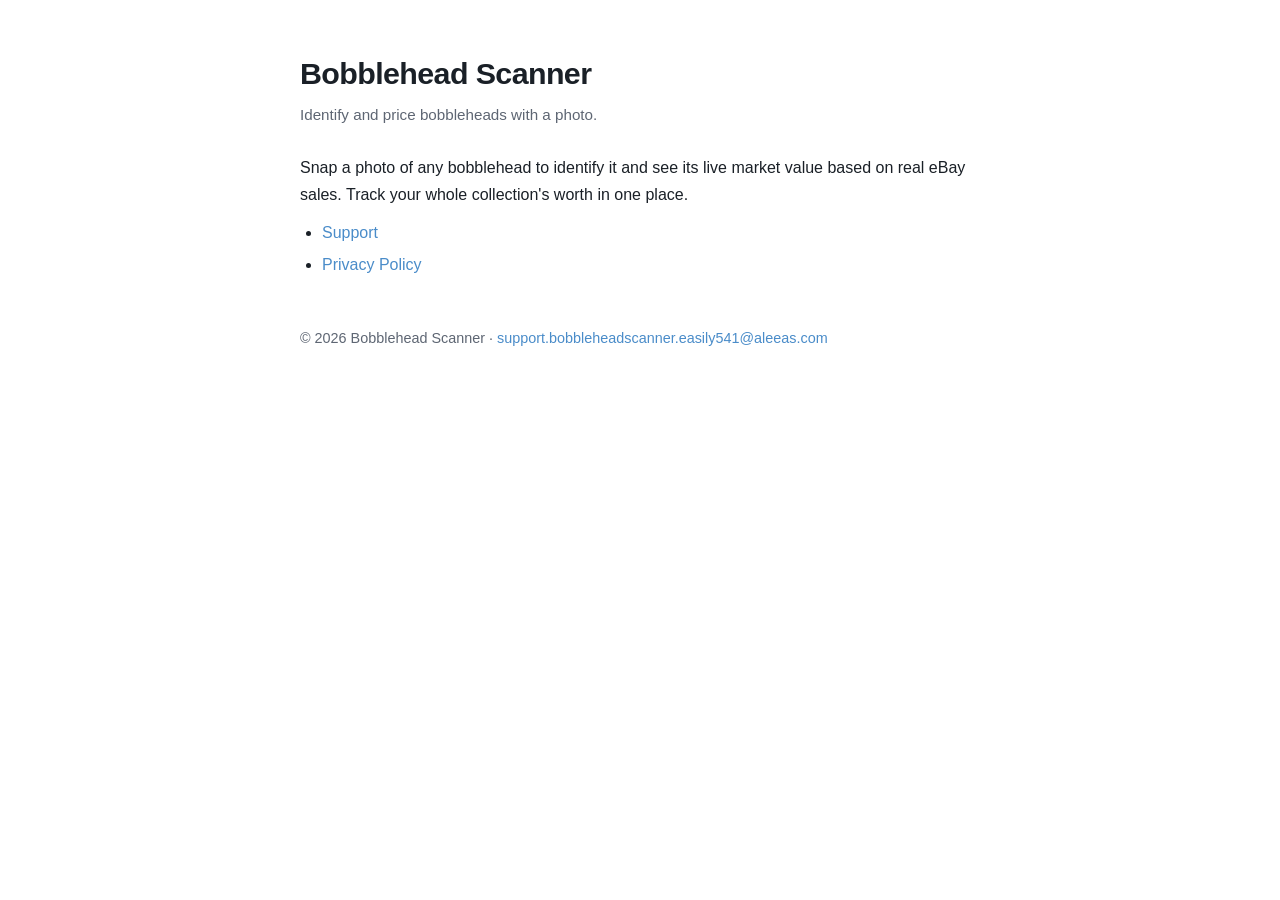
==== index.html @ e5921cdd "Footer: app name instead of personal name Co-Authored-By: Claude Fable 5 <noreply@anthropic.com>" ====
<!doctype html>
<html lang="en">
<head>
<meta charset="utf-8">
<meta name="viewport" content="width=device-width, initial-scale=1">
<title>Bobblehead Scanner</title>
<link rel="stylesheet" href="style.css">
</head>
<body>
<main>
  <h1>Bobblehead Scanner</h1>
  <p class="meta">Identify and price bobbleheads with a photo.</p>
  <p>Snap a photo of any bobblehead to identify it and see its live market value based on real eBay sales. Track your whole collection's worth in one place.</p>
  <ul>
    <li><a href="support.html">Support</a></li>
    <li><a href="privacy.html">Privacy Policy</a></li>
  </ul>
  <footer>© 2026 Bobblehead Scanner · <a href="mailto:support.bobbleheadscanner.easily541@aleeas.com">support.bobbleheadscanner.easily541@aleeas.com</a></footer>
</main>
</body>
</html>
---- style.css ----
:root {
  color-scheme: light dark;
  --bg: #ffffff;
  --text: #1a2027;
  --muted: #5e6673;
  --accent: #4a8cc9;
  --border: #e3e7ec;
}
@media (prefers-color-scheme: dark) {
  :root {
    --bg: #0b0d11;
    --text: #f5f7fa;
    --muted: #9ba3af;
    --accent: #6cace4;
    --border: #20262f;
  }
}
* { margin: 0; padding: 0; box-sizing: border-box; }
body {
  background: var(--bg);
  color: var(--text);
  font-family: -apple-system, BlinkMacSystemFont, "Segoe UI", Roboto, Helvetica, Arial, sans-serif;
  line-height: 1.65;
  padding: 48px 24px 80px;
}
main { max-width: 680px; margin: 0 auto; }
h1 { font-size: 1.9rem; margin-bottom: 4px; letter-spacing: -0.02em; }
h2 { font-size: 1.15rem; margin: 32px 0 8px; letter-spacing: -0.01em; }
p, li { color: var(--text); margin-bottom: 12px; }
ul { padding-left: 22px; margin-bottom: 12px; }
li { margin-bottom: 6px; }
a { color: var(--accent); text-decoration: none; }
a:hover { text-decoration: underline; }
.meta { color: var(--muted); font-size: 0.95rem; margin-bottom: 28px; }
.crumb { display: inline-block; color: var(--muted); font-size: 0.9rem; margin-bottom: 24px; }
hr { border: none; border-top: 1px solid var(--border); margin: 36px 0; }
footer { color: var(--muted); font-size: 0.9rem; margin-top: 48px; }
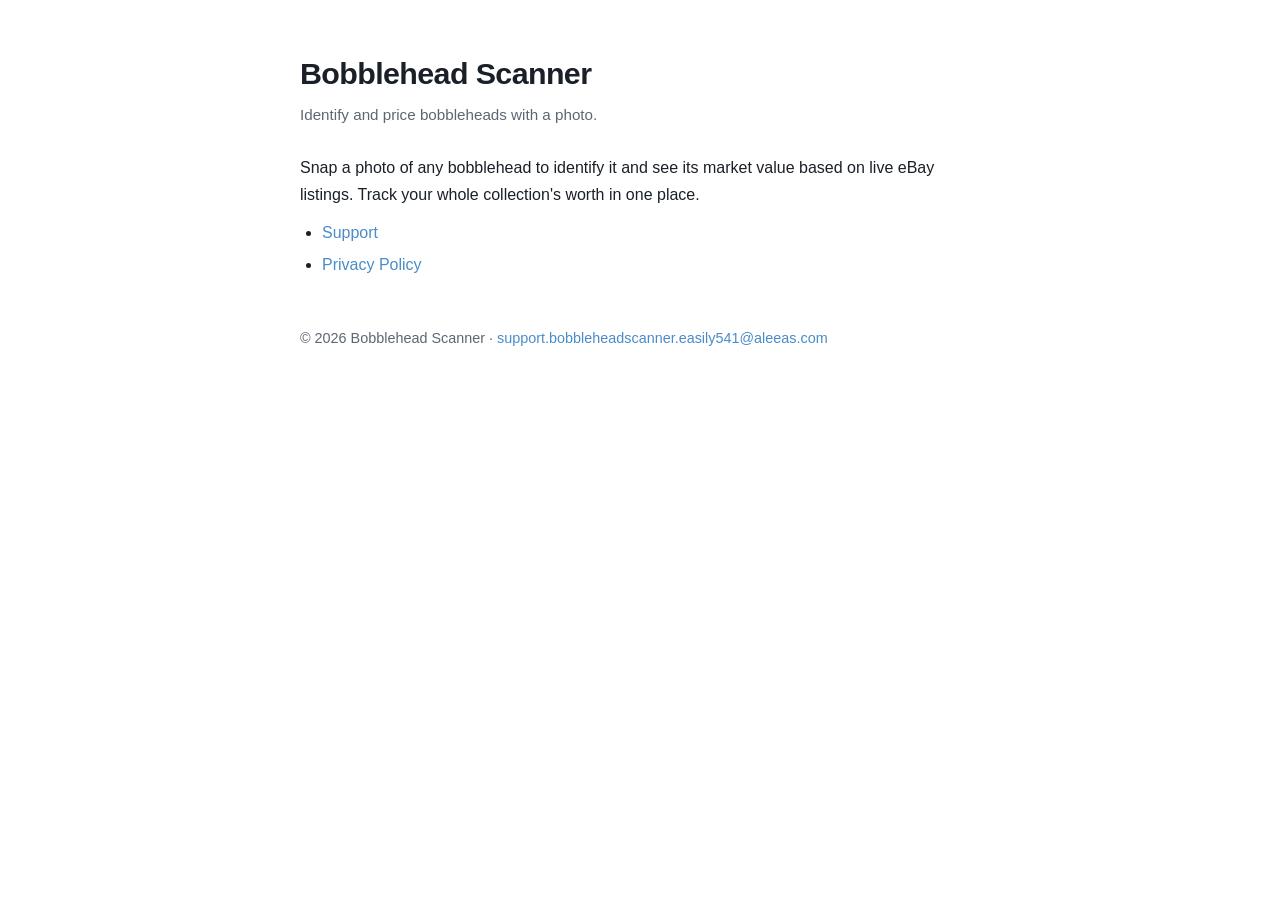
==== commit 1a536c2f: "Site copy: listings not sales Co-Authored-By: Claude Fable 5 <noreply@anthropic.com>" ====
--- a/index.html
+++ b/index.html
@@ -10,7 +10,7 @@
 <main>
   <h1>Bobblehead Scanner</h1>
   <p class="meta">Identify and price bobbleheads with a photo.</p>
-  <p>Snap a photo of any bobblehead to identify it and see its live market value based on real eBay sales. Track your whole collection's worth in one place.</p>
+  <p>Snap a photo of any bobblehead to identify it and see its market value based on live eBay listings. Track your whole collection's worth in one place.</p>
   <ul>
     <li><a href="support.html">Support</a></li>
     <li><a href="privacy.html">Privacy Policy</a></li>
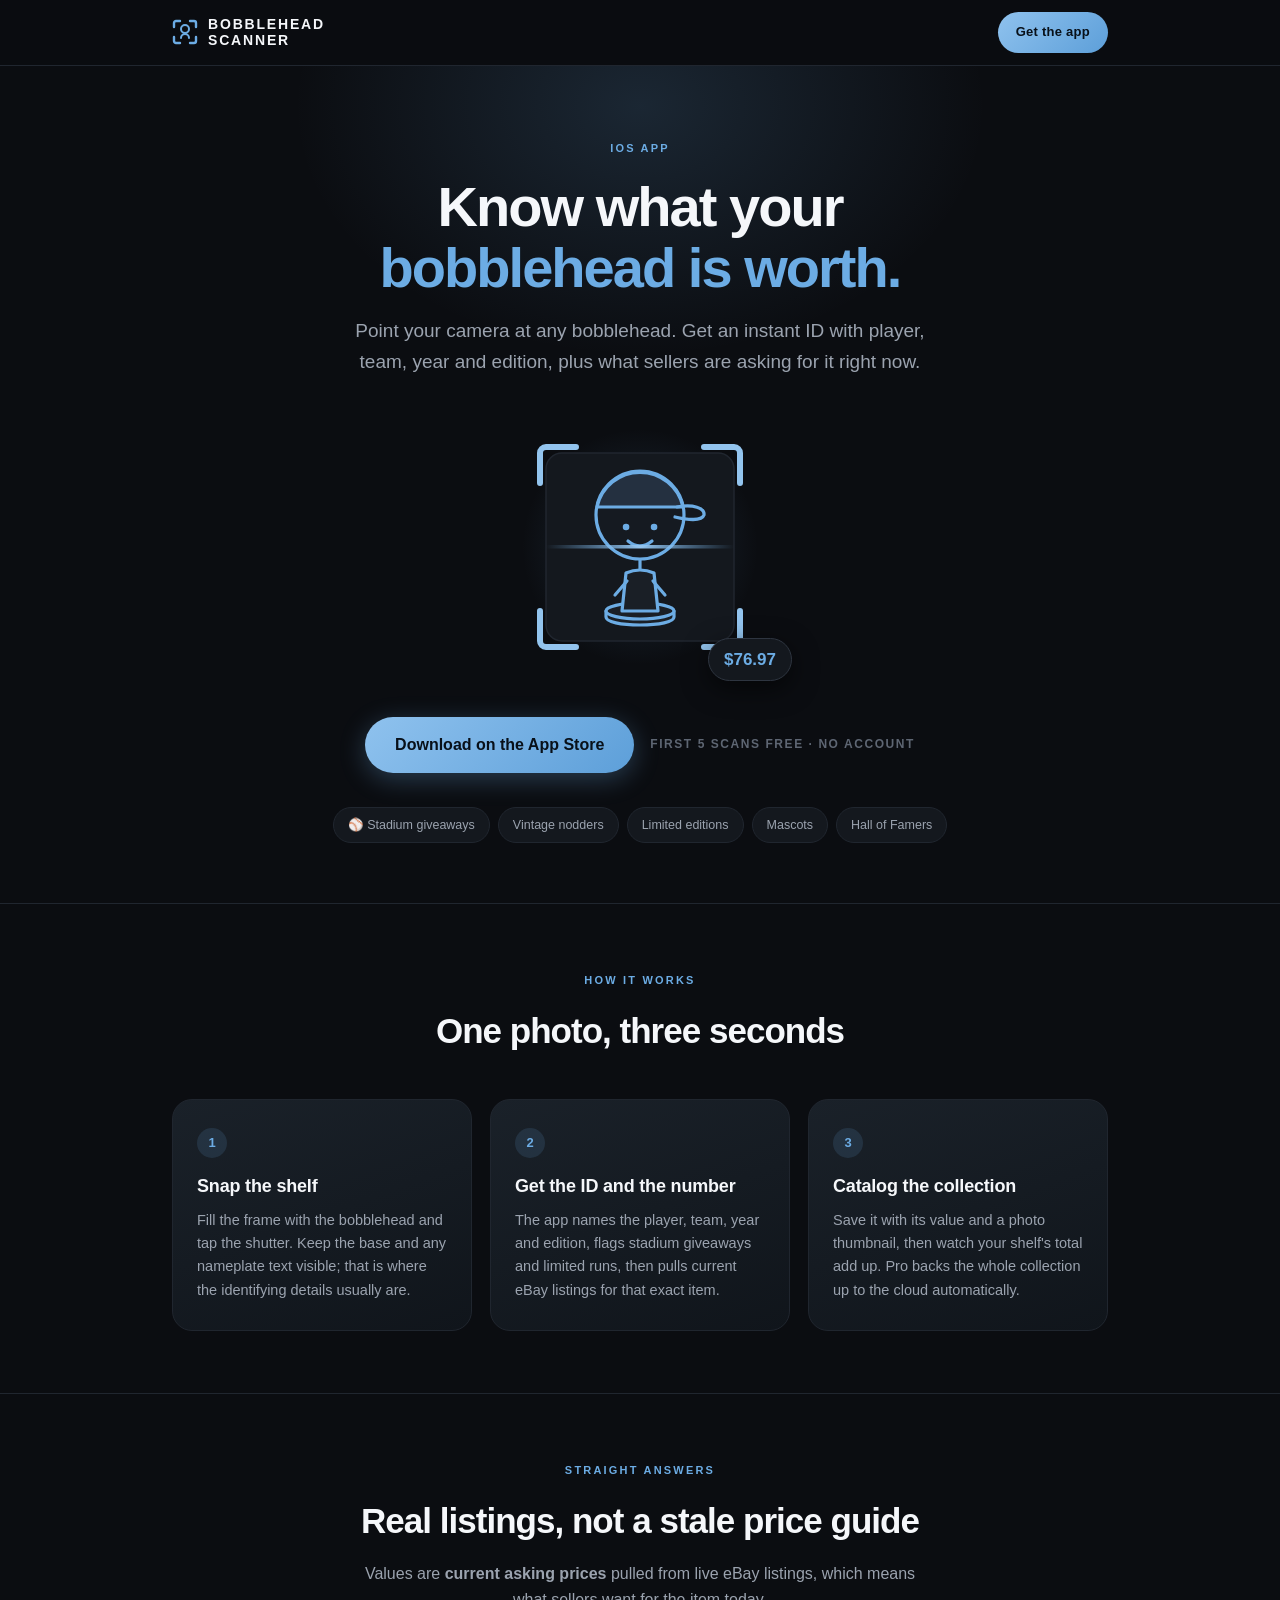
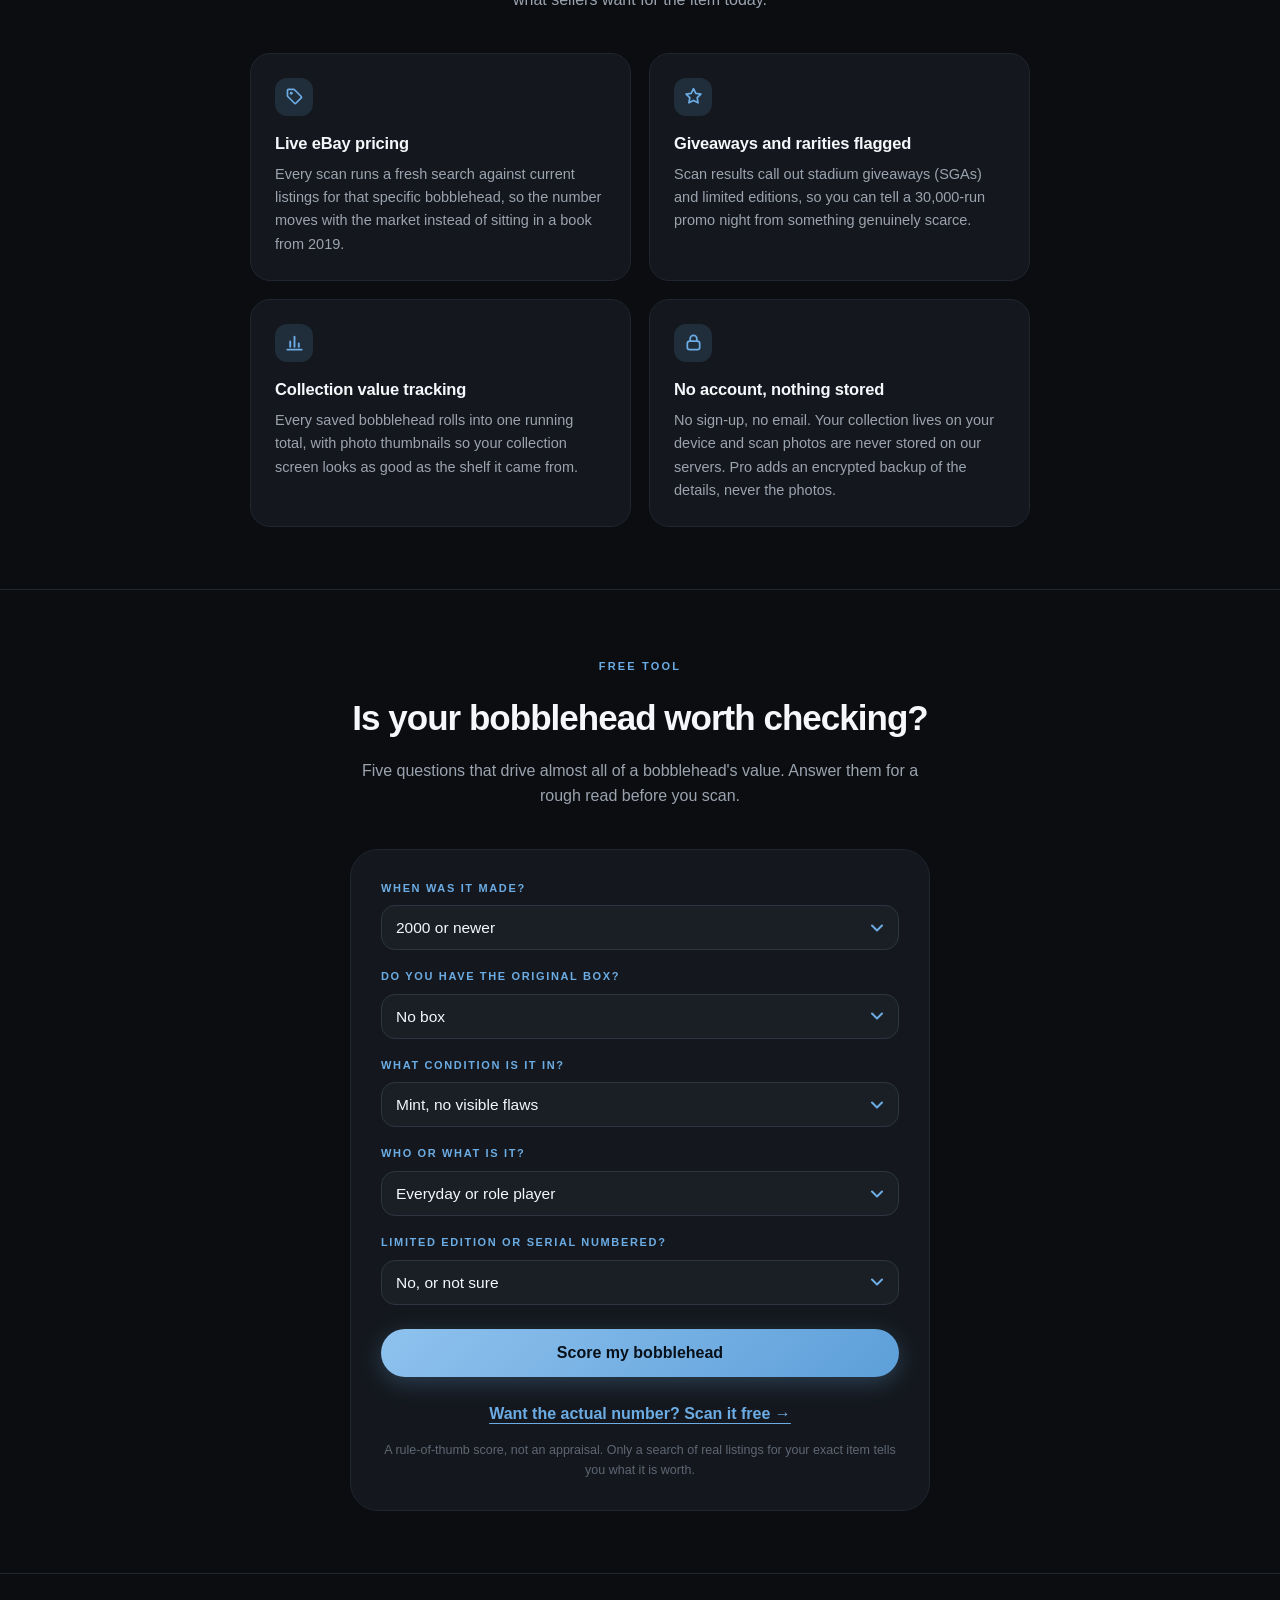
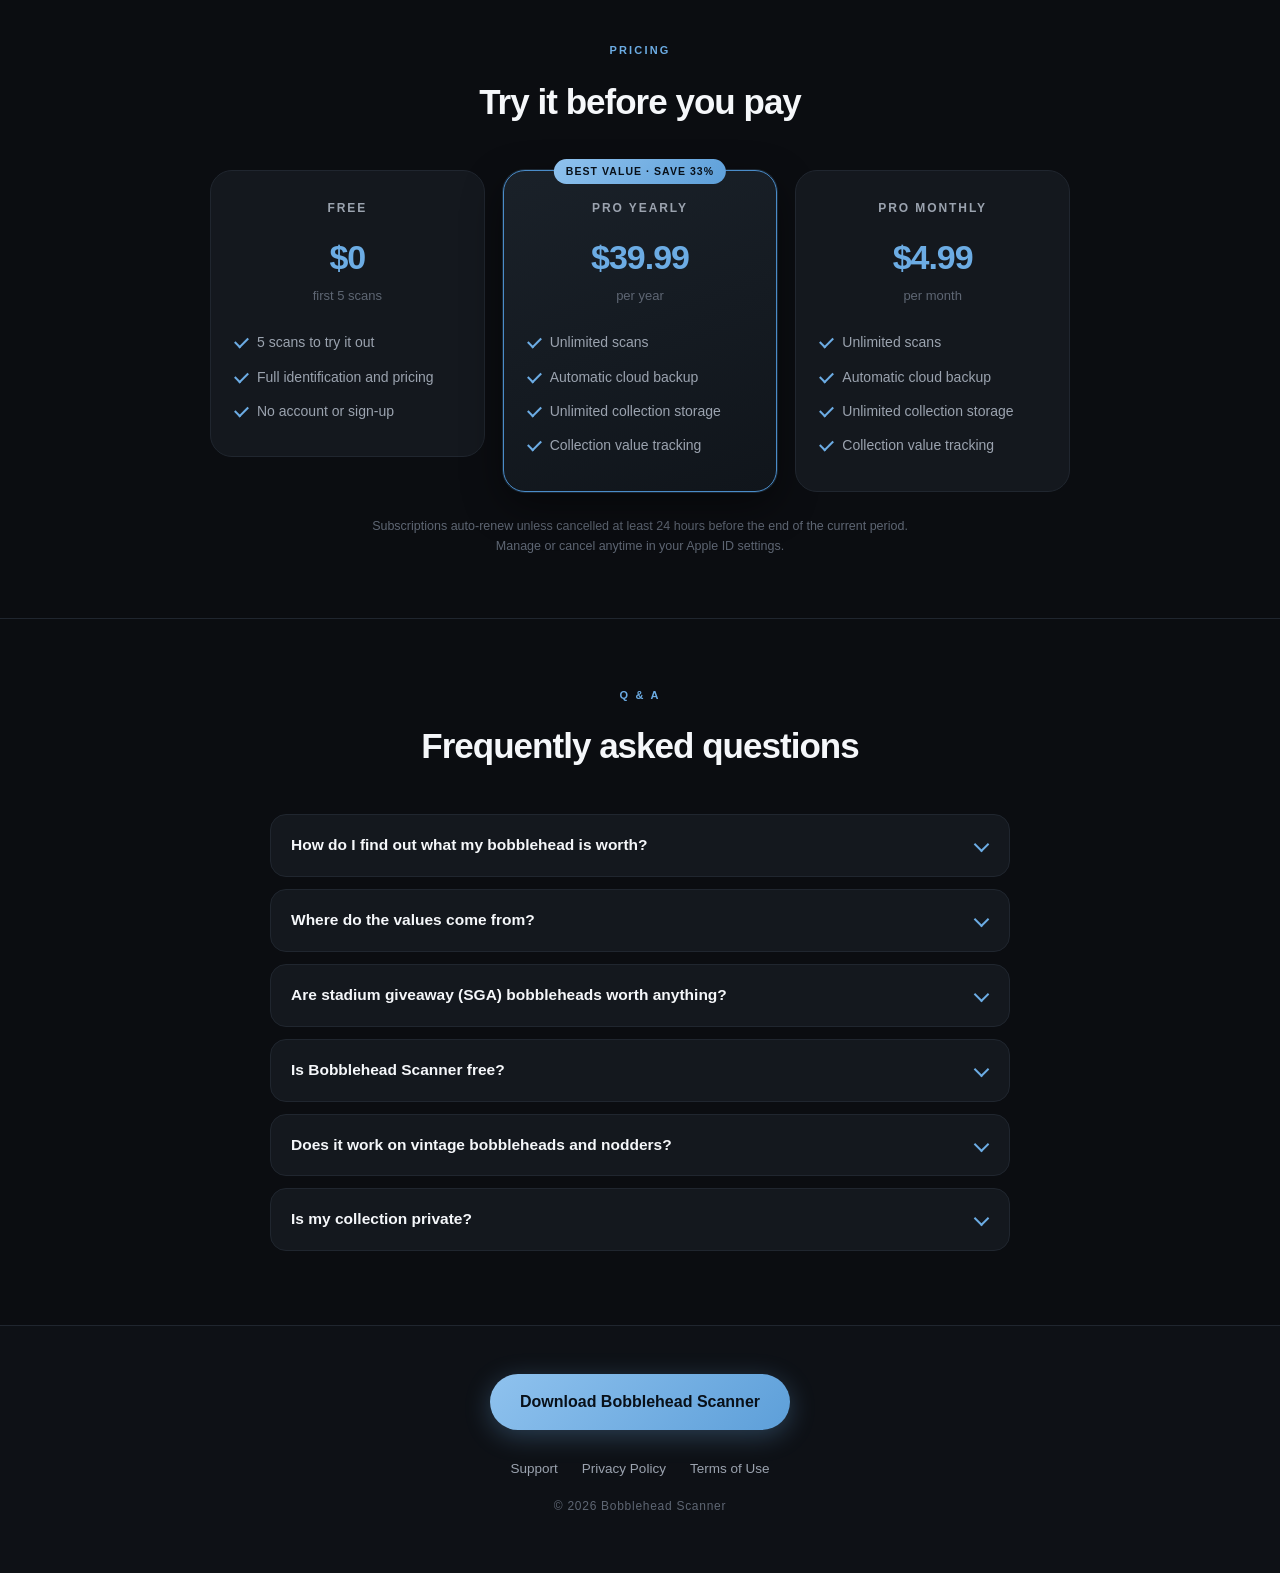
==== commit c4de9eed: "SEO landing page; correct yearly price to $39.99 Replaces the bare index (title + two sentences + tw" ====
--- a/index.html
+++ b/index.html
@@ -1,21 +1,834 @@
-<!doctype html>
+<!DOCTYPE html>
 <html lang="en">
 <head>
-<meta charset="utf-8">
-<meta name="viewport" content="width=device-width, initial-scale=1">
-<title>Bobblehead Scanner</title>
-<link rel="stylesheet" href="style.css">
+<meta charset="UTF-8">
+<meta name="viewport" content="width=device-width, initial-scale=1.0">
+<title>What's My Bobblehead Worth? Scan &amp; Value Any Bobblehead | iOS</title>
+<meta name="description" content="Bobblehead Scanner identifies any bobblehead from one photo and shows what sellers are asking for it right now on eBay. Stadium giveaways, vintage nodders, limited editions. First 5 scans free on iOS.">
+<link rel="canonical" href="https://bchris97.github.io/bobblehead-scanner-site/">
+
+<meta property="og:type" content="website">
+<meta property="og:title" content="What's My Bobblehead Worth? Find out in one photo.">
+<meta property="og:description" content="Snap a photo. Identify the bobblehead. See current asking prices from live eBay listings, and track what your whole shelf is worth.">
+<meta property="og:url" content="https://bchris97.github.io/bobblehead-scanner-site/">
+<meta property="og:site_name" content="Bobblehead Scanner">
+<meta name="twitter:card" content="summary">
+<meta name="twitter:title" content="Bobblehead Scanner: Identify &amp; Value Bobbleheads on iOS">
+<meta name="twitter:description" content="Identify any bobblehead from a photo and see current eBay asking prices. First 5 scans free.">
+<meta name="twitter:url" content="https://bchris97.github.io/bobblehead-scanner-site/">
+<meta name="theme-color" content="#0B0D11">
+
+<script type="application/ld+json">
+{
+  "@context": "https://schema.org",
+  "@type": "SoftwareApplication",
+  "name": "Bobblehead Scanner: Value",
+  "operatingSystem": "iOS",
+  "applicationCategory": "UtilitiesApplication",
+  "description": "Bobblehead Scanner identifies bobbleheads from a single photo and shows their market value based on current asking prices from live eBay listings. Catalog a collection and track its total value.",
+  "url": "https://bchris97.github.io/bobblehead-scanner-site/",
+  "installUrl": "https://apps.apple.com/app/apple-store/id6777501965",
+  "offers": [
+    {
+      "@type": "Offer",
+      "name": "Free",
+      "price": "0",
+      "priceCurrency": "USD",
+      "description": "First 5 bobblehead scans free, no account required"
+    },
+    {
+      "@type": "Offer",
+      "name": "Bobblehead Scanner Pro Yearly",
+      "price": "39.99",
+      "priceCurrency": "USD",
+      "description": "Unlimited scans, cloud backup, unlimited collection storage, collection value tracking"
+    },
+    {
+      "@type": "Offer",
+      "name": "Bobblehead Scanner Pro Monthly",
+      "price": "4.99",
+      "priceCurrency": "USD",
+      "description": "Unlimited scans, cloud backup, unlimited collection storage, collection value tracking"
+    }
+  ]
+}
+</script>
+<script type="application/ld+json">
+{
+  "@context": "https://schema.org",
+  "@type": "FAQPage",
+  "mainEntity": [
+    {
+      "@type": "Question",
+      "name": "How do I find out what my bobblehead is worth?",
+      "acceptedAnswer": {
+        "@type": "Answer",
+        "text": "Take a photo of it with Bobblehead Scanner. The app identifies the player, team, year and edition, then searches live eBay listings for that exact item and shows you the range sellers are currently asking."
+      }
+    },
+    {
+      "@type": "Question",
+      "name": "Where do the values come from?",
+      "acceptedAnswer": {
+        "@type": "Answer",
+        "text": "Values come from current eBay listings, which means they reflect asking prices rather than completed sales. They are a live read on what sellers want for the item today, not an appraisal."
+      }
+    },
+    {
+      "@type": "Question",
+      "name": "Are stadium giveaway (SGA) bobbleheads worth anything?",
+      "acceptedAnswer": {
+        "@type": "Answer",
+        "text": "Most are not, because teams typically hand out 15,000 to 40,000 of them in a single night. The exceptions are the ones that matter: early giveaways, Hall of Fame players, short-run promotions, and anything still sealed in the original box. Bobblehead Scanner flags a scan as a stadium giveaway so you know which category you are in."
+      }
+    },
+    {
+      "@type": "Question",
+      "name": "Is Bobblehead Scanner free?",
+      "acceptedAnswer": {
+        "@type": "Answer",
+        "text": "Your first 5 scans are free, with no account and no sign-up. Bobblehead Scanner Pro unlocks unlimited scans, unlimited collection storage, collection value tracking, and automatic cloud backup for $4.99 per month or $39.99 per year."
+      }
+    },
+    {
+      "@type": "Question",
+      "name": "Does it work on vintage bobbleheads and nodders?",
+      "acceptedAnswer": {
+        "@type": "Answer",
+        "text": "Yes. Vintage papier-mache nodders, modern stadium giveaways, mascots and limited editions all scan the same way. Older and rarer pieces are harder to identify confidently, so photograph the base and any nameplate text clearly for the best result."
+      }
+    },
+    {
+      "@type": "Question",
+      "name": "Is my collection private?",
+      "acceptedAnswer": {
+        "@type": "Answer",
+        "text": "There is no account and no sign-up. Your collection and its photos live on your device. Scan photos are sent over an encrypted connection only to identify the item and are never stored on our servers. Pro subscribers get an encrypted cloud backup of their collection details, which never includes photos."
+      }
+    }
+  ]
+}
+</script>
+
+<style>
+  /* Palette lifted from the app: bobblehead-app/src/components/theme.js */
+  :root {
+    --bg: #0B0D11;
+    --bg-card: #14181E;
+    --bg-subtle: #1A1F26;
+    --bg-tab: #0E1116;
+    --accent: #6CACE4;
+    --accent-light: #93C4EE;
+    --accent-deep: #4A8CC9;
+    --accent-muted: rgba(108, 172, 228, 0.14);
+    --ink: #F5F7FA;
+    --ink-2: #9BA3AF;
+    --ink-mute: #5E6673;
+    --ink-inverse: #081019;
+    --border: #20262F;
+    --border-strong: #2E3540;
+    --success: #4ADE80;
+    --warning: #FBBF24;
+    --error: #F87171;
+    --grad-accent: linear-gradient(135deg, #8FC2EE 0%, #5D9FD9 100%);
+    --grad-hero: linear-gradient(160deg, #1A2129 0%, #10151B 100%);
+    --font: -apple-system, BlinkMacSystemFont, "Segoe UI", Roboto, Helvetica, Arial, sans-serif;
+  }
+
+  * { margin: 0; padding: 0; box-sizing: border-box; }
+  html { scroll-behavior: smooth; }
+  @media (prefers-reduced-motion: reduce) {
+    html { scroll-behavior: auto; }
+    *, *::before, *::after { animation: none !important; transition: none !important; }
+  }
+  body {
+    background: var(--bg);
+    color: var(--ink);
+    font-family: var(--font);
+    line-height: 1.6;
+    -webkit-font-smoothing: antialiased;
+    overflow-x: hidden;
+  }
+  a:focus-visible, button:focus-visible, select:focus-visible, summary:focus-visible {
+    outline: 3px solid var(--accent-light);
+    outline-offset: 3px;
+    border-radius: 6px;
+  }
+  .wrap { max-width: 980px; margin: 0 auto; padding: 0 22px; }
+
+  /* ── Section eyebrow: mirrors the app's uppercase tracked labels ── */
+  .eyebrow {
+    font-size: 11px;
+    font-weight: 700;
+    letter-spacing: 0.2em;
+    text-transform: uppercase;
+    color: var(--accent);
+    display: inline-block;
+  }
+
+  /* ── Nav ── */
+  nav {
+    position: sticky; top: 0; z-index: 60;
+    background: rgba(11, 13, 17, 0.86);
+    backdrop-filter: blur(12px);
+    -webkit-backdrop-filter: blur(12px);
+    border-bottom: 1px solid var(--border);
+  }
+  .nav-inner {
+    display: flex; align-items: center; justify-content: space-between;
+    gap: 14px; padding: 12px 22px; max-width: 980px; margin: 0 auto;
+  }
+  .brand {
+    display: flex; align-items: center; gap: 10px;
+    color: var(--ink); text-decoration: none;
+    font-size: 14px; font-weight: 800; letter-spacing: 0.13em; text-transform: uppercase;
+    line-height: 1.15;
+  }
+  .brand svg { flex: none; }
+  .nav-cta {
+    background: var(--grad-accent); color: var(--ink-inverse); text-decoration: none;
+    font-size: 13px; font-weight: 800; letter-spacing: 0.02em;
+    padding: 10px 18px; border-radius: 999px; white-space: nowrap;
+    transition: filter 0.15s ease, transform 0.15s ease;
+  }
+  .nav-cta:hover { filter: brightness(1.08); transform: translateY(-1px); }
+  @media (max-width: 420px) { .brand { font-size: 12px; } }
+
+  /* ── Hero ── */
+  header.hero { position: relative; padding: 68px 0 60px; text-align: center; overflow: hidden; }
+  header.hero::before {
+    content: ""; position: absolute; top: -220px; left: 50%; transform: translateX(-50%);
+    width: 720px; height: 520px; pointer-events: none;
+    background: radial-gradient(ellipse at center, rgba(108, 172, 228, 0.16) 0%, rgba(108, 172, 228, 0) 68%);
+  }
+  header.hero > .wrap { position: relative; }
+  .hero h1 {
+    font-size: clamp(32px, 6vw, 56px);
+    font-weight: 800; letter-spacing: -0.035em; line-height: 1.08;
+    max-width: 740px; margin: 18px auto 18px;
+  }
+  .hero h1 em { font-style: normal; color: var(--accent); }
+  .hero .lede {
+    color: var(--ink-2); font-size: clamp(16px, 2.2vw, 19px);
+    max-width: 600px; margin: 0 auto 30px;
+  }
+
+  /* Hero scan frame — the app icon's bracket motif, animated */
+  .scanner { width: min(280px, 78vw); margin: 0 auto 30px; position: relative; }
+  .scanner svg { display: block; width: 100%; height: auto; }
+  .scan-sweep { animation: sweep 3.4s cubic-bezier(0.45, 0, 0.55, 1) infinite; }
+  @keyframes sweep {
+    0%, 100% { transform: translateY(-58px); opacity: 0.25; }
+    50%      { transform: translateY(58px);  opacity: 1; }
+  }
+  .bracket { animation: pulse-bracket 3.4s ease-in-out infinite; }
+  @keyframes pulse-bracket {
+    0%, 100% { opacity: 0.55; }
+    50%      { opacity: 1; }
+  }
+  /* The head rocks on the neck, because of course it does. */
+  .bobble {
+    transform-box: view-box;
+    transform-origin: 140px 155px;
+    animation: bobble 3.4s ease-in-out infinite;
+  }
+  @keyframes bobble {
+    0%, 100% { transform: rotate(-4.5deg); }
+    50%      { transform: rotate(4.5deg); }
+  }
+  .price-pop {
+    position: absolute; right: -12px; bottom: 6px;
+    background: var(--bg-card); border: 1px solid var(--border-strong);
+    border-radius: 999px; padding: 7px 15px;
+    font-size: 17px; font-weight: 800; color: var(--accent);
+    box-shadow: 0 8px 26px rgba(0, 0, 0, 0.55);
+    animation: pop 3.4s ease-in-out infinite;
+  }
+  @keyframes pop {
+    0%, 42%   { opacity: 0; transform: scale(0.86) translateY(6px); }
+    58%, 92%  { opacity: 1; transform: scale(1) translateY(0); }
+    100%      { opacity: 0; transform: scale(0.96) translateY(0); }
+  }
+
+  .cta-row { display: flex; gap: 16px; justify-content: center; align-items: center; flex-wrap: wrap; }
+  .btn-primary {
+    background: var(--grad-accent); color: var(--ink-inverse); text-decoration: none;
+    font-weight: 800; font-size: 16px; padding: 15px 30px; border-radius: 999px;
+    box-shadow: 0 6px 26px rgba(108, 172, 228, 0.3);
+    transition: filter 0.15s ease, transform 0.15s ease, box-shadow 0.15s ease;
+  }
+  .btn-primary:hover {
+    filter: brightness(1.07); transform: translateY(-2px);
+    box-shadow: 0 10px 32px rgba(108, 172, 228, 0.4);
+  }
+  .free-note {
+    font-size: 12px; font-weight: 700; letter-spacing: 0.13em;
+    text-transform: uppercase; color: var(--ink-mute);
+  }
+
+  .chips { display: flex; flex-wrap: wrap; gap: 8px; justify-content: center; margin-top: 34px; }
+  .chip {
+    font-size: 12.5px; color: var(--ink-2);
+    border: 1px solid var(--border); background: var(--bg-card);
+    padding: 7px 14px; border-radius: 999px;
+  }
+
+  /* ── Sections ── */
+  section { padding: 62px 0; border-top: 1px solid var(--border); }
+  .sec-head { text-align: center; margin-bottom: 40px; }
+  .sec-head h2 {
+    font-size: clamp(25px, 3.8vw, 35px); font-weight: 800;
+    letter-spacing: -0.028em; margin-top: 12px;
+  }
+  .sec-head p { color: var(--ink-2); max-width: 580px; margin: 12px auto 0; }
+
+  /* Steps */
+  .steps { display: grid; grid-template-columns: repeat(3, 1fr); gap: 18px; }
+  .step {
+    background: var(--grad-hero); border: 1px solid var(--border);
+    border-radius: 20px; padding: 28px 24px;
+  }
+  .step .num {
+    display: inline-flex; align-items: center; justify-content: center;
+    width: 30px; height: 30px; border-radius: 999px;
+    background: var(--accent-muted); color: var(--accent);
+    font-size: 13px; font-weight: 800; margin-bottom: 14px;
+  }
+  .step h3 { font-size: 18px; letter-spacing: -0.01em; margin-bottom: 8px; }
+  .step p { color: var(--ink-2); font-size: 14.5px; }
+  @media (max-width: 760px) { .steps { grid-template-columns: 1fr; } }
+
+  /* Facts */
+  .facts { display: grid; grid-template-columns: repeat(2, 1fr); gap: 18px; max-width: 780px; margin: 0 auto; }
+  .fact {
+    background: var(--bg-card); border: 1px solid var(--border);
+    border-radius: 20px; padding: 24px;
+  }
+  .fact .ico {
+    width: 38px; height: 38px; border-radius: 12px;
+    background: var(--accent-muted); display: flex; align-items: center; justify-content: center;
+    margin-bottom: 14px;
+  }
+  .fact h3 { font-size: 16.5px; margin-bottom: 7px; letter-spacing: -0.01em; }
+  .fact p { color: var(--ink-2); font-size: 14.5px; }
+  @media (max-width: 660px) { .facts { grid-template-columns: 1fr; } }
+
+  /* ── Scorecard tool ── */
+  .card-tool {
+    max-width: 580px; margin: 0 auto;
+    background: var(--bg-card); border: 1px solid var(--border);
+    border-radius: 28px; padding: 30px;
+  }
+  .field { margin-bottom: 18px; }
+  .field label {
+    display: block; font-size: 11px; font-weight: 700; letter-spacing: 0.15em;
+    text-transform: uppercase; color: var(--accent); margin-bottom: 8px;
+  }
+  .field select {
+    width: 100%; background: var(--bg-subtle); border: 1px solid var(--border-strong);
+    color: var(--ink); font-size: 15.5px; font-family: var(--font);
+    padding: 13px 14px; border-radius: 14px; appearance: none;
+    background-image: url("data:image/svg+xml;charset=utf-8,%3Csvg xmlns='http://www.w3.org/2000/svg' width='12' height='8' viewBox='0 0 12 8' fill='none'%3E%3Cpath d='M1 1.5L6 6.5L11 1.5' stroke='%236CACE4' stroke-width='2' stroke-linecap='round' stroke-linejoin='round'/%3E%3C/svg%3E");
+    background-repeat: no-repeat; background-position: right 15px center;
+    padding-right: 40px; cursor: pointer;
+  }
+  .card-tool button[type="submit"] {
+    width: 100%; background: var(--grad-accent); color: var(--ink-inverse);
+    border: none; font-family: var(--font); font-weight: 800; font-size: 16px;
+    padding: 15px; border-radius: 999px; cursor: pointer; margin-top: 6px;
+    box-shadow: 0 6px 22px rgba(108, 172, 228, 0.26);
+    transition: filter 0.15s ease;
+  }
+  .card-tool button[type="submit"]:hover { filter: brightness(1.07); }
+
+  /* Result card — deliberately mirrors the app's "collection value" card */
+  .result { margin-top: 24px; }
+  .result-card {
+    background: var(--grad-hero); border: 1px solid var(--border-strong);
+    border-radius: 20px; padding: 26px 22px; text-align: center;
+    animation: rise 0.34s cubic-bezier(0.2, 0.9, 0.3, 1) both;
+  }
+  @keyframes rise {
+    from { opacity: 0; transform: translateY(10px); }
+    to   { opacity: 1; transform: translateY(0); }
+  }
+  .result-card .r-label {
+    font-size: 11px; font-weight: 700; letter-spacing: 0.2em;
+    text-transform: uppercase; color: var(--ink-2);
+  }
+  .result-card .r-tier {
+    font-size: clamp(26px, 5vw, 34px); font-weight: 800;
+    letter-spacing: -0.03em; margin: 8px 0 4px;
+  }
+  .r-tier.high { color: var(--success); }
+  .r-tier.mid  { color: var(--accent); }
+  .r-tier.low  { color: var(--warning); }
+  .meter {
+    height: 8px; border-radius: 999px; background: var(--bg);
+    overflow: hidden; margin: 18px 0 14px; border: 1px solid var(--border);
+  }
+  .meter span {
+    display: block; height: 100%; border-radius: 999px;
+    transition: width 0.6s cubic-bezier(0.2, 0.9, 0.3, 1);
+  }
+  .meter span.high { background: linear-gradient(90deg, #34B96A, var(--success)); }
+  .meter span.mid  { background: var(--grad-accent); }
+  .meter span.low  { background: linear-gradient(90deg, #C98A14, var(--warning)); }
+  .result-card .r-detail { color: var(--ink-2); font-size: 14.5px; text-align: left; }
+  .result-card .r-detail strong { color: var(--ink); font-weight: 700; }
+  .tool-cta { text-align: center; margin-top: 20px; }
+  .tool-cta a {
+    color: var(--accent); font-weight: 700; text-decoration: underline;
+    text-underline-offset: 4px;
+  }
+  .tool-cta a:hover { color: var(--accent-light); }
+  .tool-note { font-size: 12.5px; color: var(--ink-mute); text-align: center; margin-top: 14px; }
+
+  /* ── Pricing ── */
+  .plans { display: grid; grid-template-columns: repeat(3, 1fr); gap: 18px; max-width: 860px; margin: 0 auto; align-items: start; }
+  .plan {
+    background: var(--bg-card); border: 1px solid var(--border);
+    border-radius: 22px; padding: 28px 22px; text-align: center; position: relative;
+  }
+  .plan.best {
+    border-color: var(--accent-deep);
+    background: var(--grad-hero);
+    box-shadow: 0 0 0 1px rgba(108, 172, 228, 0.18), 0 14px 40px rgba(0, 0, 0, 0.45);
+  }
+  .plan .badge {
+    position: absolute; top: -12px; left: 50%; transform: translateX(-50%);
+    background: var(--grad-accent); color: var(--ink-inverse);
+    font-size: 10.5px; font-weight: 800; letter-spacing: 0.1em; text-transform: uppercase;
+    padding: 4px 12px; border-radius: 999px; white-space: nowrap;
+  }
+  .plan h3 {
+    font-size: 12px; font-weight: 700; letter-spacing: 0.16em;
+    text-transform: uppercase; color: var(--ink-2);
+  }
+  .plan .price { font-size: 34px; font-weight: 800; color: var(--accent); margin: 12px 0 2px; letter-spacing: -0.03em; }
+  .plan .per { color: var(--ink-mute); font-size: 13px; }
+  .plan ul { list-style: none; margin-top: 18px; text-align: left; }
+  .plan li {
+    color: var(--ink-2); font-size: 14px; padding: 6px 0 6px 24px; position: relative;
+  }
+  .plan li::before {
+    content: ""; position: absolute; left: 2px; top: 12px;
+    width: 11px; height: 6px; border-left: 2px solid var(--accent);
+    border-bottom: 2px solid var(--accent); transform: rotate(-45deg);
+  }
+  @media (max-width: 760px) { .plans { grid-template-columns: 1fr; } }
+  .pricing-legal { text-align: center; color: var(--ink-mute); font-size: 12.5px; margin-top: 24px; max-width: 560px; margin-left: auto; margin-right: auto; }
+
+  /* ── FAQ ── */
+  .faq { max-width: 740px; margin: 0 auto; }
+  .faq details {
+    border: 1px solid var(--border); background: var(--bg-card);
+    border-radius: 16px; margin-bottom: 12px;
+  }
+  .faq details[open] { border-color: var(--border-strong); }
+  .faq summary {
+    cursor: pointer; padding: 18px 52px 18px 20px; font-weight: 700; font-size: 15.5px;
+    list-style: none; position: relative;
+  }
+  .faq summary::-webkit-details-marker { display: none; }
+  .faq summary::after {
+    content: ""; position: absolute; right: 22px; top: 24px;
+    width: 9px; height: 9px;
+    border-right: 2px solid var(--accent); border-bottom: 2px solid var(--accent);
+    transform: rotate(45deg); transition: transform 0.2s ease;
+  }
+  .faq details[open] summary::after { transform: rotate(-135deg); top: 27px; }
+  .faq .a { padding: 0 20px 18px; color: var(--ink-2); font-size: 14.5px; }
+
+  /* ── Footer ── */
+  footer {
+    border-top: 1px solid var(--border); background: var(--bg-tab);
+    padding: 48px 0 56px; text-align: center;
+  }
+  footer .cta-row { margin-bottom: 28px; }
+  .foot-links { display: flex; gap: 24px; justify-content: center; flex-wrap: wrap; margin-bottom: 18px; }
+  .foot-links a { color: var(--ink-2); font-size: 13.5px; text-decoration: none; }
+  .foot-links a:hover { color: var(--accent); text-decoration: underline; }
+  .copyright { font-size: 12px; color: var(--ink-mute); letter-spacing: 0.06em; }
+</style>
 </head>
 <body>
-<main>
-  <h1>Bobblehead Scanner</h1>
-  <p class="meta">Identify and price bobbleheads with a photo.</p>
-  <p>Snap a photo of any bobblehead to identify it and see its market value based on live eBay listings. Track your whole collection's worth in one place.</p>
-  <ul>
-    <li><a href="support.html">Support</a></li>
-    <li><a href="privacy.html">Privacy Policy</a></li>
-  </ul>
-  <footer>© 2026 Bobblehead Scanner · <a href="mailto:support.bobbleheadscanner.easily541@aleeas.com">support.bobbleheadscanner.easily541@aleeas.com</a></footer>
-</main>
+
+<nav aria-label="Main">
+  <div class="nav-inner">
+    <a class="brand" href="#top" aria-label="Bobblehead Scanner home">
+      <svg width="26" height="26" viewBox="0 0 26 26" fill="none" aria-hidden="true">
+        <path d="M2 8V4a2 2 0 0 1 2-2h4M18 2h4a2 2 0 0 1 2 2v4M24 18v4a2 2 0 0 1-2 2h-4M8 24H4a2 2 0 0 1-2-2v-4"
+              stroke="#6CACE4" stroke-width="2.4" stroke-linecap="round"/>
+        <circle cx="13" cy="10" r="4" stroke="#6CACE4" stroke-width="2"/>
+        <path d="M9 19c0-2.2 1.8-4 4-4s4 1.8 4 4" stroke="#6CACE4" stroke-width="2" stroke-linecap="round"/>
+      </svg>
+      Bobblehead<br>Scanner
+    </a>
+    <a class="nav-cta" href="https://apps.apple.com/app/apple-store/id6777501965?ct=web_nav&amp;mt=8">Get the app</a>
+  </div>
+</nav>
+
+<header class="hero" id="top">
+  <div class="wrap">
+    <span class="eyebrow">iOS App</span>
+    <h1>Know what your<br><em>bobblehead is worth.</em></h1>
+    <p class="lede">Point your camera at any bobblehead. Get an instant ID with player, team, year and edition, plus what sellers are asking for it right now.</p>
+
+    <div class="scanner" role="img" aria-label="A bobblehead being scanned inside a camera frame, resolving to a price">
+      <svg viewBox="0 0 280 280" fill="none" aria-hidden="true">
+        <defs>
+          <clipPath id="frameClip"><rect x="46" y="46" width="188" height="188" rx="16"/></clipPath>
+          <linearGradient id="sweepGrad" x1="0" y1="0" x2="1" y2="0">
+            <stop offset="0" stop-color="#6CACE4" stop-opacity="0"/>
+            <stop offset="0.5" stop-color="#93C4EE"/>
+            <stop offset="1" stop-color="#6CACE4" stop-opacity="0"/>
+          </linearGradient>
+          <radialGradient id="glowGrad" cx="0.5" cy="0.5" r="0.5">
+            <stop offset="0" stop-color="#6CACE4" stop-opacity="0.18"/>
+            <stop offset="1" stop-color="#6CACE4" stop-opacity="0"/>
+          </radialGradient>
+        </defs>
+
+        <circle cx="140" cy="140" r="118" fill="url(#glowGrad)"/>
+        <rect x="46" y="46" width="188" height="188" rx="16" fill="#14181E" stroke="#20262F" stroke-width="1.5"/>
+
+        <g clip-path="url(#frameClip)">
+          <!-- bobblehead figure: oversized head is the whole point, tiny body below -->
+          <g stroke="#6CACE4" stroke-width="3.2" fill="none" stroke-linecap="round" stroke-linejoin="round">
+            <!-- base -->
+            <path d="M106 204v6c0 5 15 8 34 8s34-3 34-8v-6" fill="#1A1F26"/>
+            <ellipse cx="140" cy="204" rx="34" ry="8" fill="#1A1F26"/>
+            <!-- body + arms -->
+            <path d="M122 204l4-38q14-6 28 0l4 38z" fill="#1A1F26"/>
+            <path d="M127 174l-12 14M153 174l12 14"/>
+            <!-- neck -->
+            <path d="M140 152v10"/>
+            <!-- head, rocking on the neck -->
+            <g class="bobble">
+              <circle cx="140" cy="108" r="44" fill="#151A21"/>
+              <path d="M97 100a44 44 0 0 1 86 0z" fill="#243040"/>
+              <path d="M177 100c16-3 28 1 27 8-2 6-16 5-29 2"/>
+              <path d="M126 120h.1M154 120h.1" stroke-width="6.5"/>
+              <path d="M128 134q12 10 24 0"/>
+            </g>
+          </g>
+          <g class="scan-sweep">
+            <rect x="46" y="138" width="188" height="3.5" fill="url(#sweepGrad)"/>
+          </g>
+        </g>
+
+        <!-- corner brackets: the app icon's motif -->
+        <g class="bracket" stroke="#93C4EE" stroke-width="6" stroke-linecap="round" fill="none">
+          <path d="M40 76V46a6 6 0 0 1 6-6h30"/>
+          <path d="M204 40h30a6 6 0 0 1 6 6v30"/>
+          <path d="M240 204v30a6 6 0 0 1-6 6h-30"/>
+          <path d="M76 240H46a6 6 0 0 1-6-6v-30"/>
+        </g>
+      </svg>
+      <span class="price-pop" aria-hidden="true">$76.97</span>
+    </div>
+
+    <div class="cta-row">
+      <a class="btn-primary" href="https://apps.apple.com/app/apple-store/id6777501965?ct=web_hero&amp;mt=8">Download on the App Store</a>
+      <span class="free-note">First 5 scans free · No account</span>
+    </div>
+
+    <div class="chips" aria-label="What it identifies">
+      <span class="chip">⚾ Stadium giveaways</span>
+      <span class="chip">Vintage nodders</span>
+      <span class="chip">Limited editions</span>
+      <span class="chip">Mascots</span>
+      <span class="chip">Hall of Famers</span>
+    </div>
+  </div>
+</header>
+
+<section id="how" aria-labelledby="how-h">
+  <div class="wrap">
+    <div class="sec-head">
+      <span class="eyebrow">How it works</span>
+      <h2 id="how-h">One photo, three seconds</h2>
+    </div>
+    <div class="steps">
+      <div class="step">
+        <span class="num">1</span>
+        <h3>Snap the shelf</h3>
+        <p>Fill the frame with the bobblehead and tap the shutter. Keep the base and any nameplate text visible; that is where the identifying details usually are.</p>
+      </div>
+      <div class="step">
+        <span class="num">2</span>
+        <h3>Get the ID and the number</h3>
+        <p>The app names the player, team, year and edition, flags stadium giveaways and limited runs, then pulls current eBay listings for that exact item.</p>
+      </div>
+      <div class="step">
+        <span class="num">3</span>
+        <h3>Catalog the collection</h3>
+        <p>Save it with its value and a photo thumbnail, then watch your shelf's total add up. Pro backs the whole collection up to the cloud automatically.</p>
+      </div>
+    </div>
+  </div>
+</section>
+
+<section id="facts" aria-labelledby="facts-h">
+  <div class="wrap">
+    <div class="sec-head">
+      <span class="eyebrow">Straight answers</span>
+      <h2 id="facts-h">Real listings, not a stale price guide</h2>
+      <p>Values are <strong>current asking prices</strong> pulled from live eBay listings, which means what sellers want for the item today.</p>
+    </div>
+    <div class="facts">
+      <div class="fact">
+        <div class="ico" aria-hidden="true">
+          <svg width="19" height="19" viewBox="0 0 20 20" fill="none">
+            <path d="M2.6 9.3V3.6a1 1 0 0 1 1-1h5.7a1 1 0 0 1 .7.3l7.1 7.1a1 1 0 0 1 0 1.4l-5.7 5.7a1 1 0 0 1-1.4 0L2.9 10a1 1 0 0 1-.3-.7z"
+                  stroke="#6CACE4" stroke-width="1.8" stroke-linejoin="round"/>
+            <circle cx="6.6" cy="6.6" r="1.5" fill="#6CACE4"/>
+          </svg>
+        </div>
+        <h3>Live eBay pricing</h3>
+        <p>Every scan runs a fresh search against current listings for that specific bobblehead, so the number moves with the market instead of sitting in a book from 2019.</p>
+      </div>
+      <div class="fact">
+        <div class="ico" aria-hidden="true">
+          <svg width="19" height="19" viewBox="0 0 20 20" fill="none">
+            <path d="M10 1.8l2.4 4.9 5.4.8-3.9 3.8.9 5.4-4.8-2.6-4.8 2.6.9-5.4L2.2 7.5l5.4-.8z"
+                  stroke="#6CACE4" stroke-width="1.8" stroke-linejoin="round"/>
+          </svg>
+        </div>
+        <h3>Giveaways and rarities flagged</h3>
+        <p>Scan results call out stadium giveaways (SGAs) and limited editions, so you can tell a 30,000-run promo night from something genuinely scarce.</p>
+      </div>
+      <div class="fact">
+        <div class="ico" aria-hidden="true">
+          <svg width="19" height="19" viewBox="0 0 20 20" fill="none">
+            <path d="M5.5 14.5V9M10 14.5V4M14.5 14.5v-3.5" stroke="#6CACE4" stroke-width="2" stroke-linecap="round"/>
+            <path d="M2.5 17.5h15" stroke="#6CACE4" stroke-width="2" stroke-linecap="round"/>
+          </svg>
+        </div>
+        <h3>Collection value tracking</h3>
+        <p>Every saved bobblehead rolls into one running total, with photo thumbnails so your collection screen looks as good as the shelf it came from.</p>
+      </div>
+      <div class="fact">
+        <div class="ico" aria-hidden="true">
+          <svg width="19" height="19" viewBox="0 0 20 20" fill="none">
+            <rect x="3.5" y="8.5" width="13" height="9" rx="2.5" stroke="#6CACE4" stroke-width="1.8"/>
+            <path d="M6.5 8.5V6a3.5 3.5 0 0 1 7 0v2.5" stroke="#6CACE4" stroke-width="1.8" stroke-linecap="round"/>
+          </svg>
+        </div>
+        <h3>No account, nothing stored</h3>
+        <p>No sign-up, no email. Your collection lives on your device and scan photos are never stored on our servers. Pro adds an encrypted backup of the details, never the photos.</p>
+      </div>
+    </div>
+  </div>
+</section>
+
+<section id="tool" aria-labelledby="tool-h">
+  <div class="wrap">
+    <div class="sec-head">
+      <span class="eyebrow">Free tool</span>
+      <h2 id="tool-h">Is your bobblehead worth checking?</h2>
+      <p>Five questions that drive almost all of a bobblehead's value. Answer them for a rough read before you scan.</p>
+    </div>
+
+    <form class="card-tool" id="scoreForm" novalidate>
+      <div class="field">
+        <label for="era">When was it made?</label>
+        <select id="era">
+          <option value="35">Before 1975, the vintage nodder era</option>
+          <option value="16">1975 to 1999</option>
+          <option value="5" selected>2000 or newer</option>
+          <option value="10">Not sure</option>
+        </select>
+      </div>
+      <div class="field">
+        <label for="box">Do you have the original box?</label>
+        <select id="box">
+          <option value="20">Yes, box included</option>
+          <option value="0" selected>No box</option>
+        </select>
+      </div>
+      <div class="field">
+        <label for="condition">What condition is it in?</label>
+        <select id="condition">
+          <option value="20" selected>Mint, no visible flaws</option>
+          <option value="10">Minor paint wear or scuffs</option>
+          <option value="0">Chips, cracks, or a repair</option>
+        </select>
+      </div>
+      <div class="field">
+        <label for="who">Who or what is it?</label>
+        <select id="who">
+          <option value="20">Hall of Famer or superstar</option>
+          <option value="9" selected>Everyday or role player</option>
+          <option value="3">Mascot, generic, or unidentified</option>
+        </select>
+      </div>
+      <div class="field">
+        <label for="rarity">Limited edition or serial numbered?</label>
+        <select id="rarity">
+          <option value="15">Yes, numbered or a short run</option>
+          <option value="0" selected>No, or not sure</option>
+        </select>
+      </div>
+
+      <button type="submit">Score my bobblehead</button>
+
+      <div class="result" id="result" aria-live="polite"></div>
+
+      <div class="tool-cta">
+        <a href="https://apps.apple.com/app/apple-store/id6777501965?ct=web_tool&amp;mt=8">Want the actual number? Scan it free →</a>
+      </div>
+      <p class="tool-note">A rule-of-thumb score, not an appraisal. Only a search of real listings for your exact item tells you what it is worth.</p>
+    </form>
+  </div>
+</section>
+
+<section id="pricing" aria-labelledby="price-h">
+  <div class="wrap">
+    <div class="sec-head">
+      <span class="eyebrow">Pricing</span>
+      <h2 id="price-h">Try it before you pay</h2>
+    </div>
+    <div class="plans">
+      <div class="plan">
+        <h3>Free</h3>
+        <div class="price">$0</div>
+        <div class="per">first 5 scans</div>
+        <ul>
+          <li>5 scans to try it out</li>
+          <li>Full identification and pricing</li>
+          <li>No account or sign-up</li>
+        </ul>
+      </div>
+      <div class="plan best">
+        <span class="badge">Best value · Save 33%</span>
+        <h3>Pro Yearly</h3>
+        <div class="price">$39.99</div>
+        <div class="per">per year</div>
+        <ul>
+          <li>Unlimited scans</li>
+          <li>Automatic cloud backup</li>
+          <li>Unlimited collection storage</li>
+          <li>Collection value tracking</li>
+        </ul>
+      </div>
+      <div class="plan">
+        <h3>Pro Monthly</h3>
+        <div class="price">$4.99</div>
+        <div class="per">per month</div>
+        <ul>
+          <li>Unlimited scans</li>
+          <li>Automatic cloud backup</li>
+          <li>Unlimited collection storage</li>
+          <li>Collection value tracking</li>
+        </ul>
+      </div>
+    </div>
+    <p class="pricing-legal">Subscriptions auto-renew unless cancelled at least 24 hours before the end of the current period. Manage or cancel anytime in your Apple ID settings.</p>
+  </div>
+</section>
+
+<section id="faq-sec" aria-labelledby="faq-h">
+  <div class="wrap">
+    <div class="sec-head">
+      <span class="eyebrow">Q &amp; A</span>
+      <h2 id="faq-h">Frequently asked questions</h2>
+    </div>
+    <div class="faq">
+      <details>
+        <summary>How do I find out what my bobblehead is worth?</summary>
+        <p class="a">Take a photo of it with Bobblehead Scanner. The app identifies the player, team, year and edition, then searches live eBay listings for that exact item and shows you the range sellers are currently asking.</p>
+      </details>
+      <details>
+        <summary>Where do the values come from?</summary>
+        <p class="a">Values come from current eBay listings, which means they reflect asking prices rather than completed sales. They are a live read on what sellers want for the item today, not an appraisal.</p>
+      </details>
+      <details>
+        <summary>Are stadium giveaway (SGA) bobbleheads worth anything?</summary>
+        <p class="a">Most are not, because teams typically hand out 15,000 to 40,000 of them in a single night. The exceptions are the ones that matter: early giveaways, Hall of Fame players, short-run promotions, and anything still sealed in the original box. Bobblehead Scanner flags a scan as a stadium giveaway so you know which category you are in.</p>
+      </details>
+      <details>
+        <summary>Is Bobblehead Scanner free?</summary>
+        <p class="a">Your first 5 scans are free, with no account and no sign-up. Bobblehead Scanner Pro unlocks unlimited scans, unlimited collection storage, collection value tracking, and automatic cloud backup for $4.99 per month or $39.99 per year.</p>
+      </details>
+      <details>
+        <summary>Does it work on vintage bobbleheads and nodders?</summary>
+        <p class="a">Yes. Vintage papier-mâché nodders, modern stadium giveaways, mascots and limited editions all scan the same way. Older and rarer pieces are harder to identify confidently, so photograph the base and any nameplate text clearly for the best result.</p>
+      </details>
+      <details>
+        <summary>Is my collection private?</summary>
+        <p class="a">There is no account and no sign-up. Your collection and its photos live on your device. Scan photos are sent over an encrypted connection only to identify the item and are never stored on our servers. Pro subscribers get an encrypted cloud backup of their collection details, which never includes photos. Read the full <a href="privacy.html">privacy policy</a>.</p>
+      </details>
+    </div>
+  </div>
+</section>
+
+<footer>
+  <div class="wrap">
+    <div class="cta-row">
+      <a class="btn-primary" href="https://apps.apple.com/app/apple-store/id6777501965?ct=web_footer&amp;mt=8">Download Bobblehead Scanner</a>
+    </div>
+    <div class="foot-links">
+      <a href="support.html">Support</a>
+      <a href="privacy.html">Privacy Policy</a>
+      <a href="https://www.apple.com/legal/internet-services/itunes/dev/stdeula/">Terms of Use</a>
+    </div>
+    <p class="copyright">© 2026 Bobblehead Scanner</p>
+  </div>
+</footer>
+
+<script>
+  // ── "Is it worth checking?" scorecard — entirely client side ──────────────
+  // Weights are a rule of thumb drawn from what actually moves bobblehead
+  // prices: age first, then packaging, condition, subject, and print run.
+  var form = document.getElementById("scoreForm");
+  var result = document.getElementById("result");
+  var MAX = 110; // 35 + 20 + 20 + 20 + 15
+
+  form.addEventListener("submit", function (e) {
+    e.preventDefault();
+
+    var ids = ["era", "box", "condition", "who", "rarity"];
+    var score = 0;
+    for (var i = 0; i < ids.length; i++) {
+      score += parseInt(document.getElementById(ids[i]).value, 10) || 0;
+    }
+    var pct = Math.round((score / MAX) * 100);
+
+    var boxed = document.getElementById("box").value === "20";
+    var vintage = parseInt(document.getElementById("era").value, 10) >= 16;
+    var damaged = document.getElementById("condition").value === "0";
+
+    var tier, cls, detail;
+    if (score >= 68) {
+      tier = "Worth Appraising";
+      cls = "high";
+      detail = "This ticks the boxes that actually carry a bobblehead: <strong>" +
+        (vintage ? "real age, " : "") + (boxed ? "original packaging, " : "") +
+        "and a subject collectors search for</strong>. Pieces in this range are the ones worth pricing properly before they go in a garage-sale box.";
+    } else if (score >= 42) {
+      tier = "Worth a Look";
+      cls = "mid";
+      detail = "Middle of the pack. Items like this usually land in the <strong>$15 to $60 range</strong>, but the spread is wide and depends almost entirely on who is on the base. " +
+        (boxed ? "Keeping the box is doing real work for you here." : "Finding the original box would move this up a tier.");
+    } else {
+      tier = "Likely Common";
+      cls = "low";
+      detail = "Most modern giveaway bobbleheads live here, because teams hand out tens of thousands in a night. " +
+        (damaged ? "Visible damage is the biggest drag on the score. " : "") +
+        "That does not make it worthless, just <strong>common enough that the exact player decides the price</strong>.";
+    }
+
+    result.innerHTML =
+      '<div class="result-card">' +
+        '<div class="r-label">Value potential</div>' +
+        '<div class="r-tier ' + cls + '">' + tier + '</div>' +
+        '<div class="meter"><span class="' + cls + '" style="width:' + pct + '%"></span></div>' +
+        '<p class="r-detail">' + detail + '</p>' +
+      '</div>';
+  });
+</script>
+
 </body>
 </html>
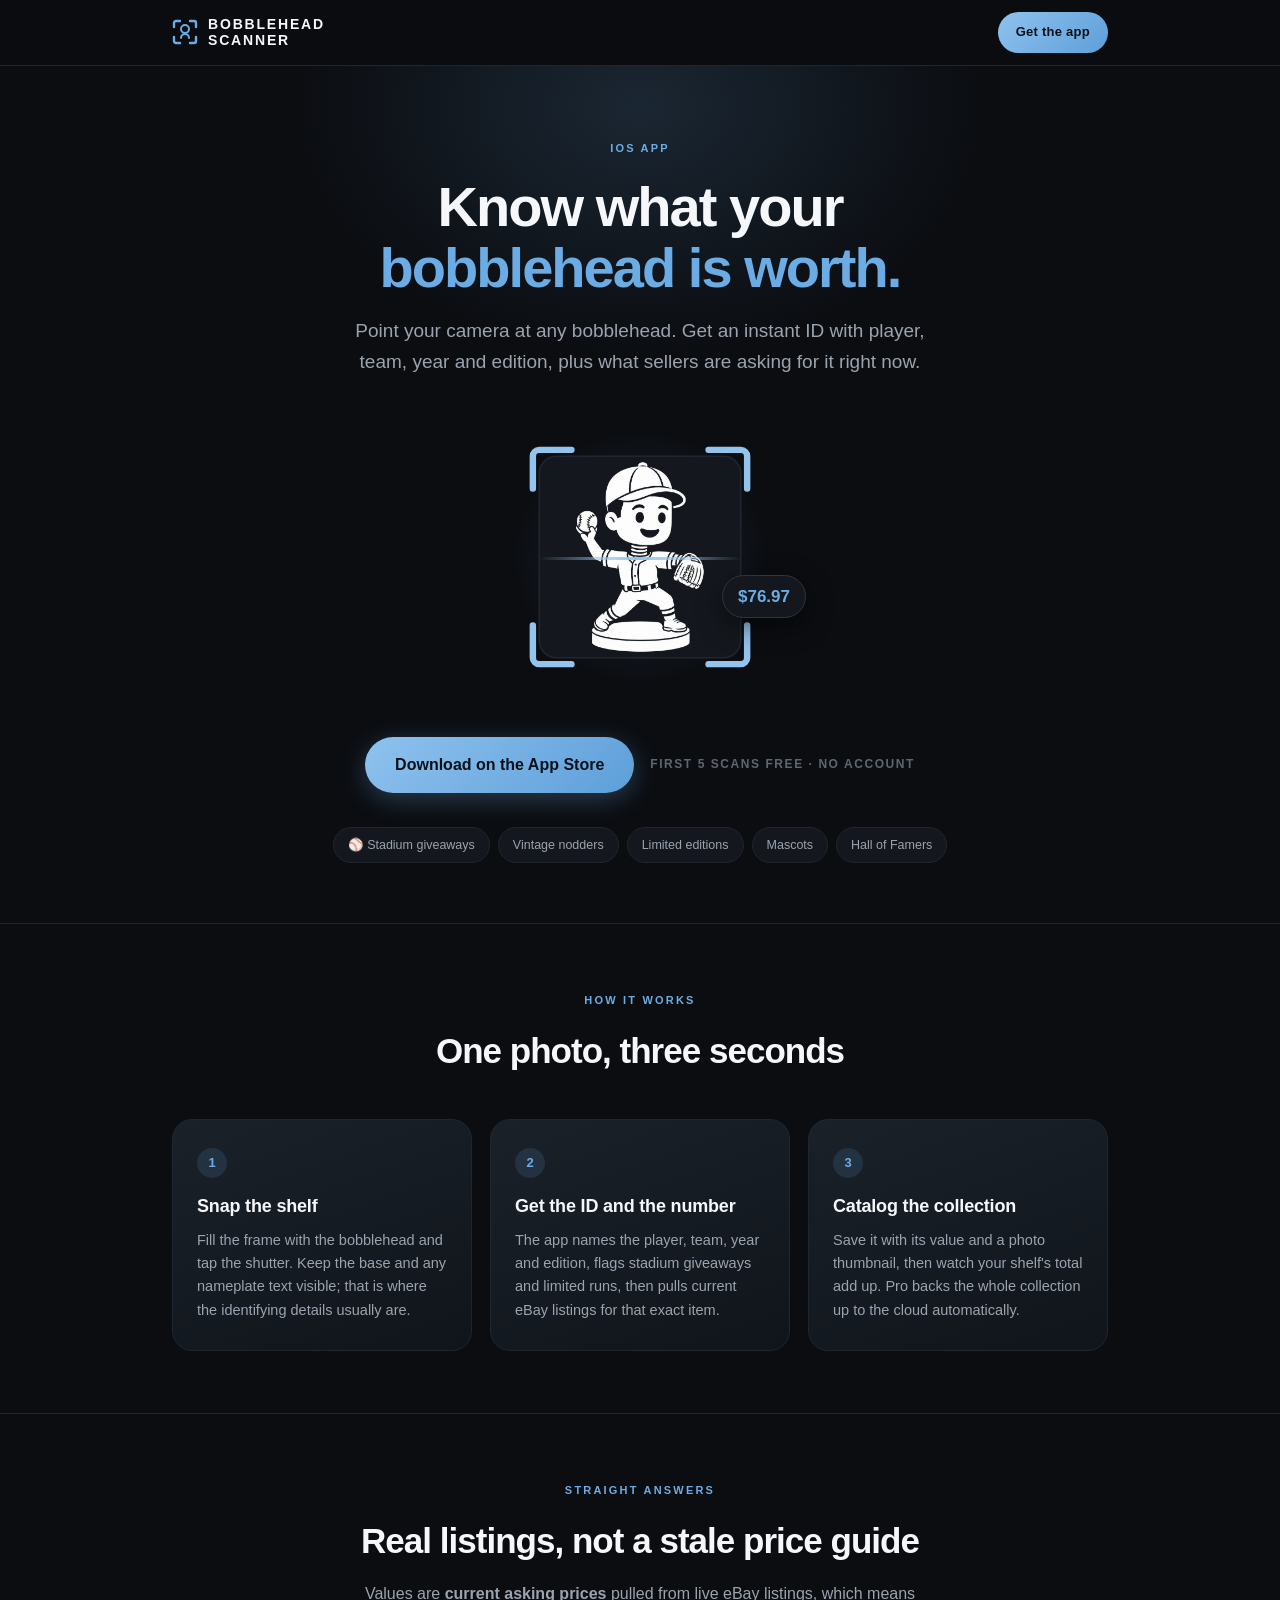
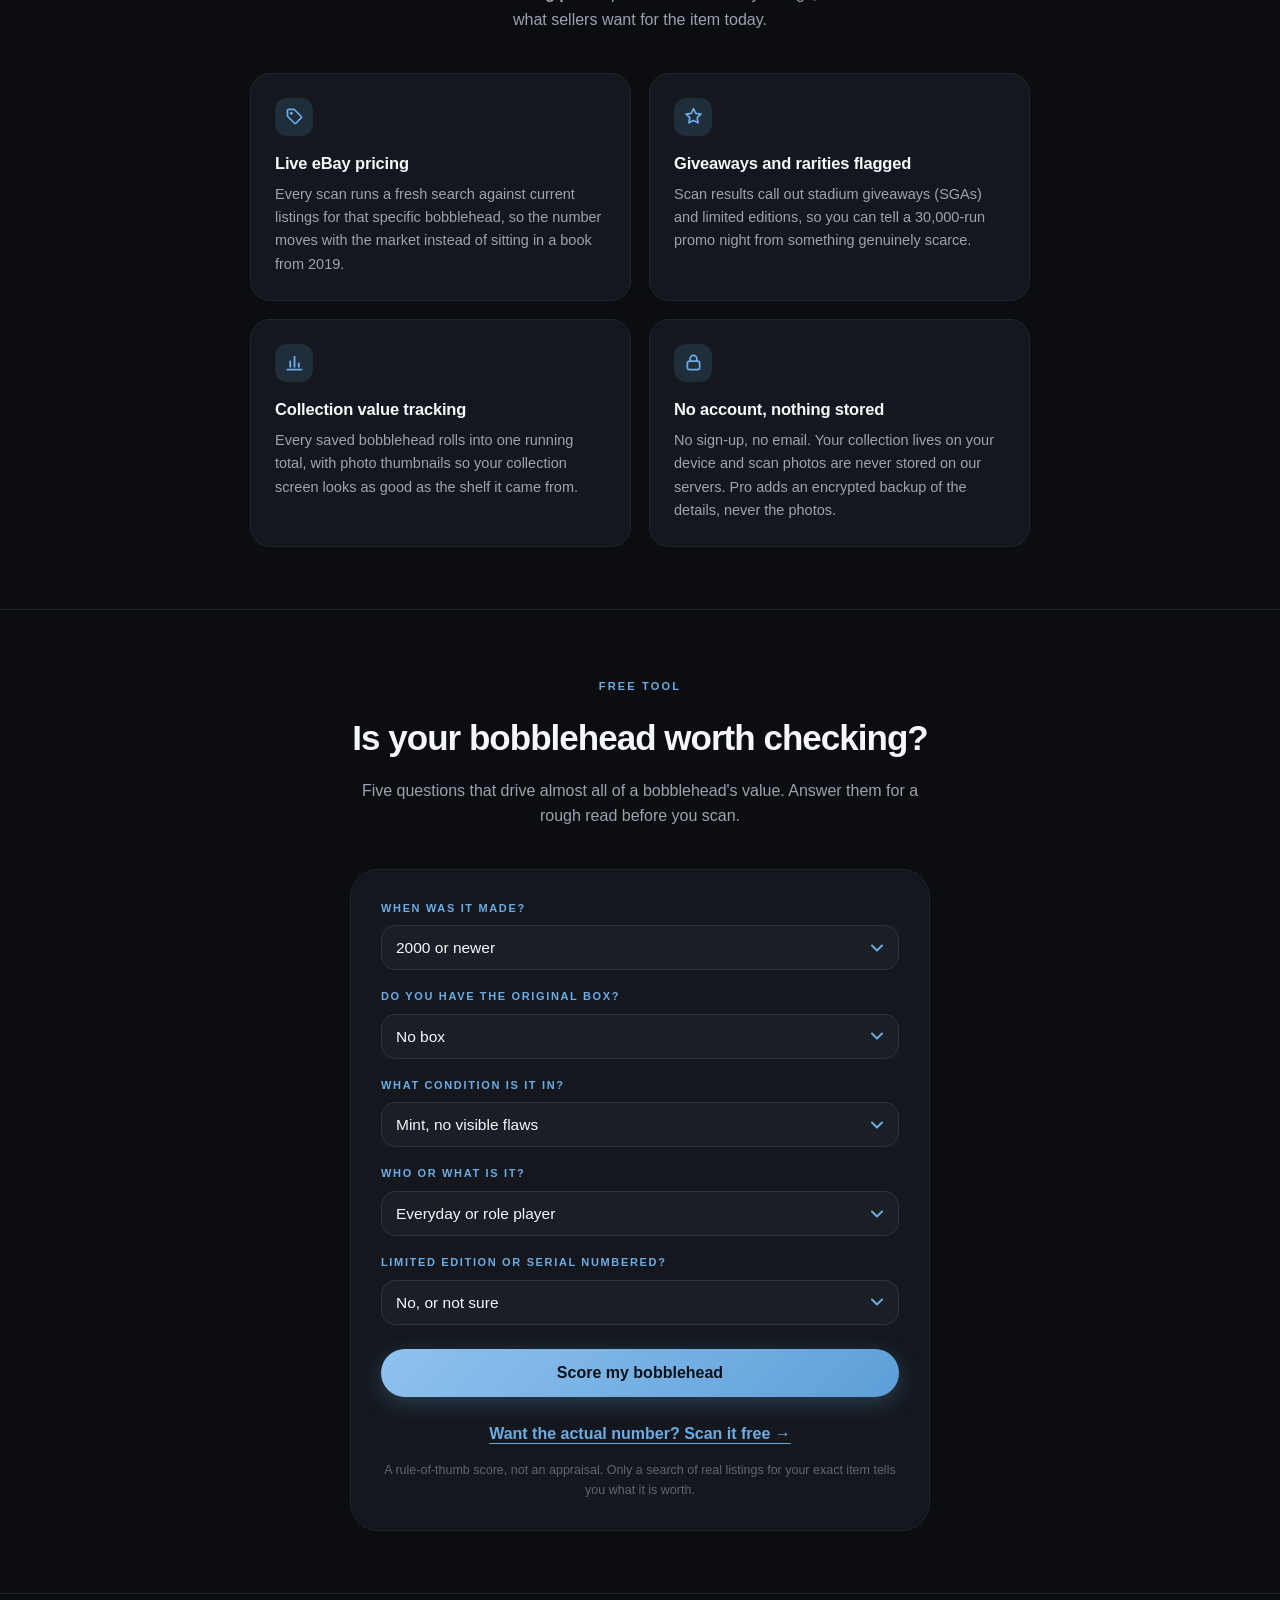
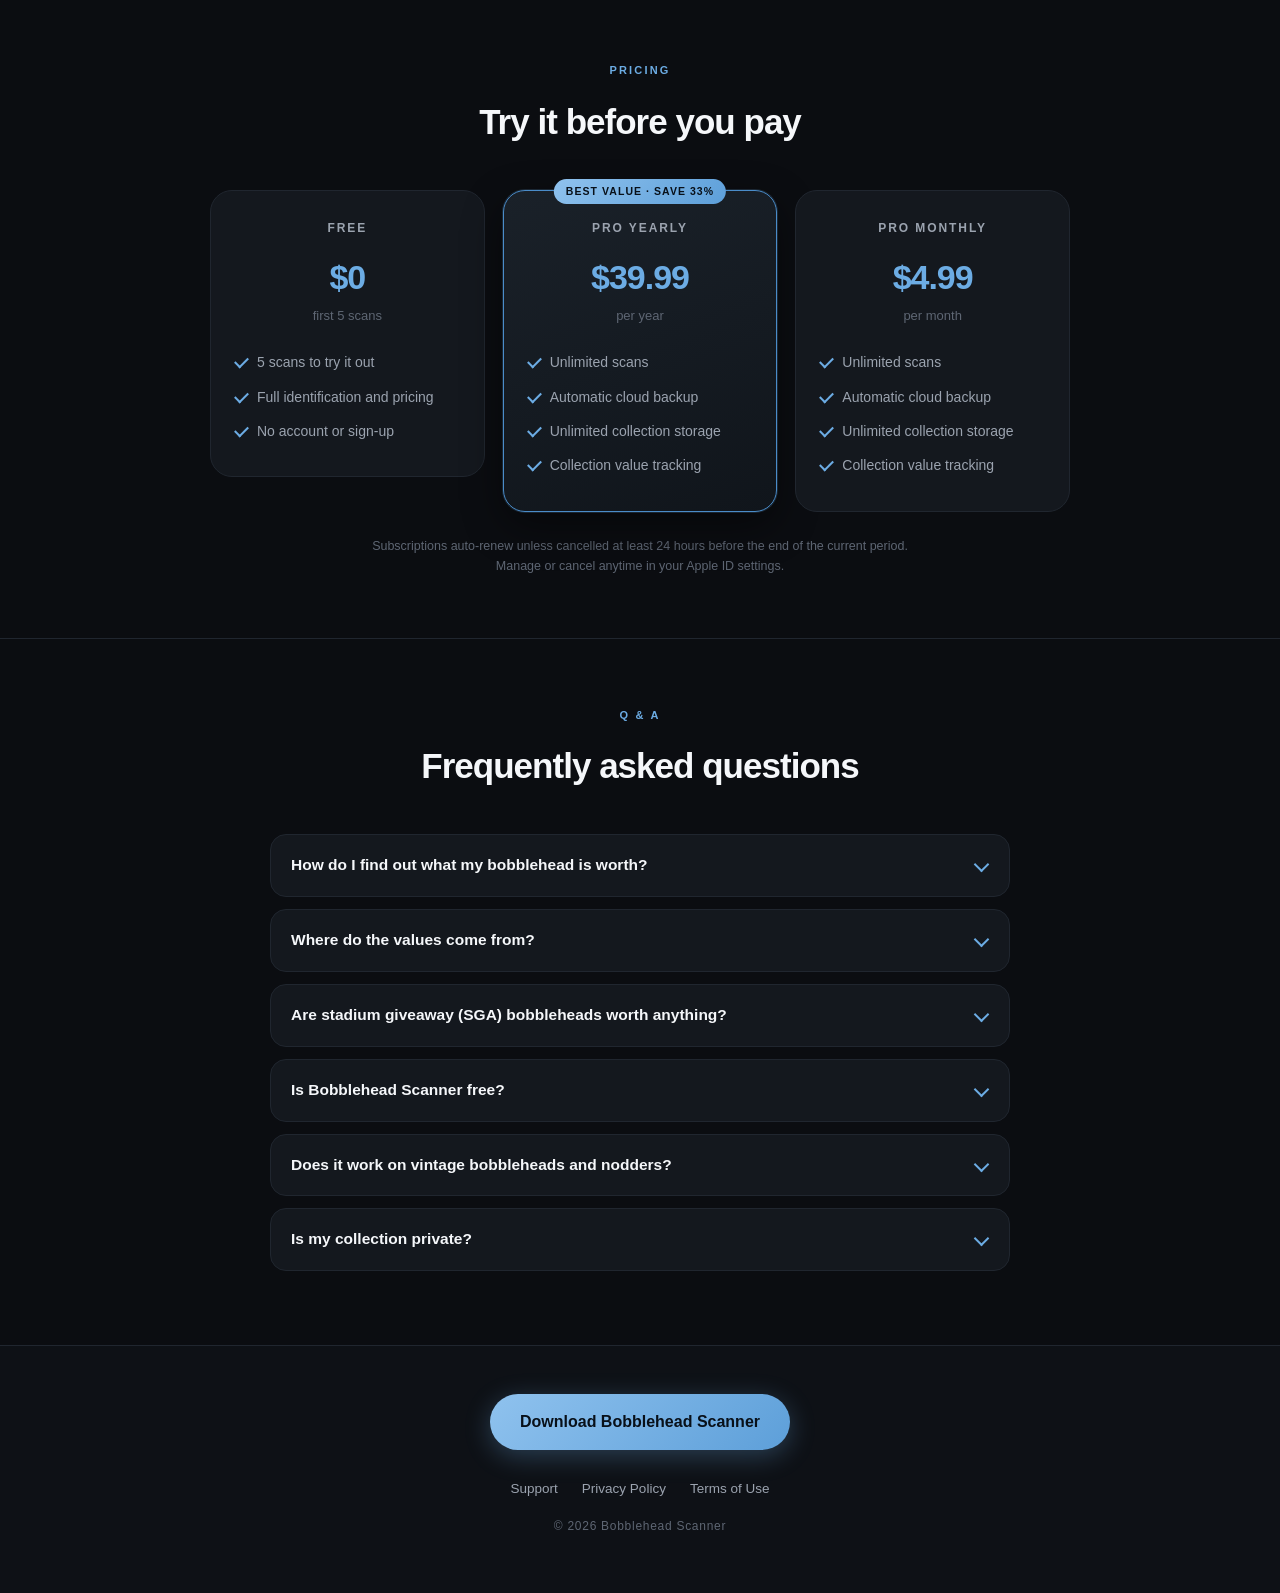
==== commit 895e9793: "Hero: use the app's own logo, with the head bobbing Replaces the hand-drawn bobblehead in the hero w" ====
--- a/index.html
+++ b/index.html
@@ -214,30 +214,46 @@
   }
 
   /* Hero scan frame — the app icon's bracket motif, animated */
-  .scanner { width: min(280px, 78vw); margin: 0 auto 30px; position: relative; }
-  .scanner svg { display: block; width: 100%; height: auto; }
-  .scan-sweep { animation: sweep 3.4s cubic-bezier(0.45, 0, 0.55, 1) infinite; }
-  @keyframes sweep {
-    0%, 100% { transform: translateY(-58px); opacity: 0.25; }
-    50%      { transform: translateY(58px);  opacity: 1; }
-  }
-  .bracket { animation: pulse-bracket 3.4s ease-in-out infinite; }
+  .scanner { width: min(300px, 80vw); margin: 0 auto 30px; position: relative; }
+  .scanner .frame { display: block; width: 100%; height: auto; }
+  .bracket { animation: pulse-bracket 4s ease-in-out infinite; }
   @keyframes pulse-bracket {
     0%, 100% { opacity: 0.55; }
     50%      { opacity: 1; }
   }
-  /* The head rocks on the neck, because of course it does. */
-  .bobble {
-    transform-box: view-box;
-    transform-origin: 140px 155px;
-    animation: bobble 3.4s ease-in-out infinite;
-  }
-  @keyframes bobble {
-    0%, 100% { transform: rotate(-4.5deg); }
-    50%      { transform: rotate(4.5deg); }
+
+  /* Viewfinder interior, matching the frame rect in the SVG below it. */
+  .stage {
+    position: absolute; overflow: hidden;
+    left: 16.43%; top: 16.43%; width: 67.14%; height: 67.14%;
+    border-radius: 5.7%;
+  }
+  /* Both logo layers share one box so the head sits exactly where the
+     body expects it; only the head rotates. */
+  .logo-body, .logo-head {
+    position: absolute; left: 17.2%; top: 2%;
+    width: 65.6%; height: 96%;
+  }
+  /* Pivot is the base of the spring, measured off the source artwork. */
+  .logo-head {
+    transform-origin: 49.3% 49.1%;
+    animation: bob 4s ease-in-out infinite;
+  }
+  @keyframes bob {
+    0%, 100% { transform: rotate(-5deg); }
+    50%      { transform: rotate(5deg); }
+  }
+  .sweep {
+    position: absolute; left: 0; width: 100%; top: 50%; height: 3px;
+    background: linear-gradient(90deg, rgba(108, 172, 228, 0), #93C4EE, rgba(108, 172, 228, 0));
+    animation: sweep 4s cubic-bezier(0.45, 0, 0.55, 1) infinite;
+  }
+  @keyframes sweep {
+    0%, 100% { transform: translateY(-4200%); opacity: 0.25; }
+    50%      { transform: translateY(4200%);  opacity: 1; }
   }
   .price-pop {
-    position: absolute; right: -12px; bottom: 6px;
+    position: absolute; right: -16px; top: 56%;
     background: var(--bg-card); border: 1px solid var(--border-strong);
     border-radius: 999px; padding: 7px 15px;
     font-size: 17px; font-weight: 800; color: var(--accent);
@@ -476,14 +492,8 @@
     <p class="lede">Point your camera at any bobblehead. Get an instant ID with player, team, year and edition, plus what sellers are asking for it right now.</p>
 
     <div class="scanner" role="img" aria-label="A bobblehead being scanned inside a camera frame, resolving to a price">
-      <svg viewBox="0 0 280 280" fill="none" aria-hidden="true">
+      <svg class="frame" viewBox="0 0 280 280" fill="none" aria-hidden="true">
         <defs>
-          <clipPath id="frameClip"><rect x="46" y="46" width="188" height="188" rx="16"/></clipPath>
-          <linearGradient id="sweepGrad" x1="0" y1="0" x2="1" y2="0">
-            <stop offset="0" stop-color="#6CACE4" stop-opacity="0"/>
-            <stop offset="0.5" stop-color="#93C4EE"/>
-            <stop offset="1" stop-color="#6CACE4" stop-opacity="0"/>
-          </linearGradient>
           <radialGradient id="glowGrad" cx="0.5" cy="0.5" r="0.5">
             <stop offset="0" stop-color="#6CACE4" stop-opacity="0.18"/>
             <stop offset="1" stop-color="#6CACE4" stop-opacity="0"/>
@@ -492,31 +502,6 @@
 
         <circle cx="140" cy="140" r="118" fill="url(#glowGrad)"/>
         <rect x="46" y="46" width="188" height="188" rx="16" fill="#14181E" stroke="#20262F" stroke-width="1.5"/>
-
-        <g clip-path="url(#frameClip)">
-          <!-- bobblehead figure: oversized head is the whole point, tiny body below -->
-          <g stroke="#6CACE4" stroke-width="3.2" fill="none" stroke-linecap="round" stroke-linejoin="round">
-            <!-- base -->
-            <path d="M106 204v6c0 5 15 8 34 8s34-3 34-8v-6" fill="#1A1F26"/>
-            <ellipse cx="140" cy="204" rx="34" ry="8" fill="#1A1F26"/>
-            <!-- body + arms -->
-            <path d="M122 204l4-38q14-6 28 0l4 38z" fill="#1A1F26"/>
-            <path d="M127 174l-12 14M153 174l12 14"/>
-            <!-- neck -->
-            <path d="M140 152v10"/>
-            <!-- head, rocking on the neck -->
-            <g class="bobble">
-              <circle cx="140" cy="108" r="44" fill="#151A21"/>
-              <path d="M97 100a44 44 0 0 1 86 0z" fill="#243040"/>
-              <path d="M177 100c16-3 28 1 27 8-2 6-16 5-29 2"/>
-              <path d="M126 120h.1M154 120h.1" stroke-width="6.5"/>
-              <path d="M128 134q12 10 24 0"/>
-            </g>
-          </g>
-          <g class="scan-sweep">
-            <rect x="46" y="138" width="188" height="3.5" fill="url(#sweepGrad)"/>
-          </g>
-        </g>
 
         <!-- corner brackets: the app icon's motif -->
         <g class="bracket" stroke="#93C4EE" stroke-width="6" stroke-linecap="round" fill="none">
@@ -526,6 +511,15 @@
           <path d="M76 240H46a6 6 0 0 1-6-6v-30"/>
         </g>
       </svg>
+
+      <!-- The app logo itself, split at the spring so the head can bob.
+           Layers are generated from assets/icon.png; see assets/README.md. -->
+      <div class="stage">
+        <img class="logo-body" src="assets/logo-body.png" alt="" width="475" height="696">
+        <img class="logo-head" src="assets/logo-head.png" alt="" width="475" height="696">
+        <span class="sweep"></span>
+      </div>
+
       <span class="price-pop" aria-hidden="true">$76.97</span>
     </div>
 
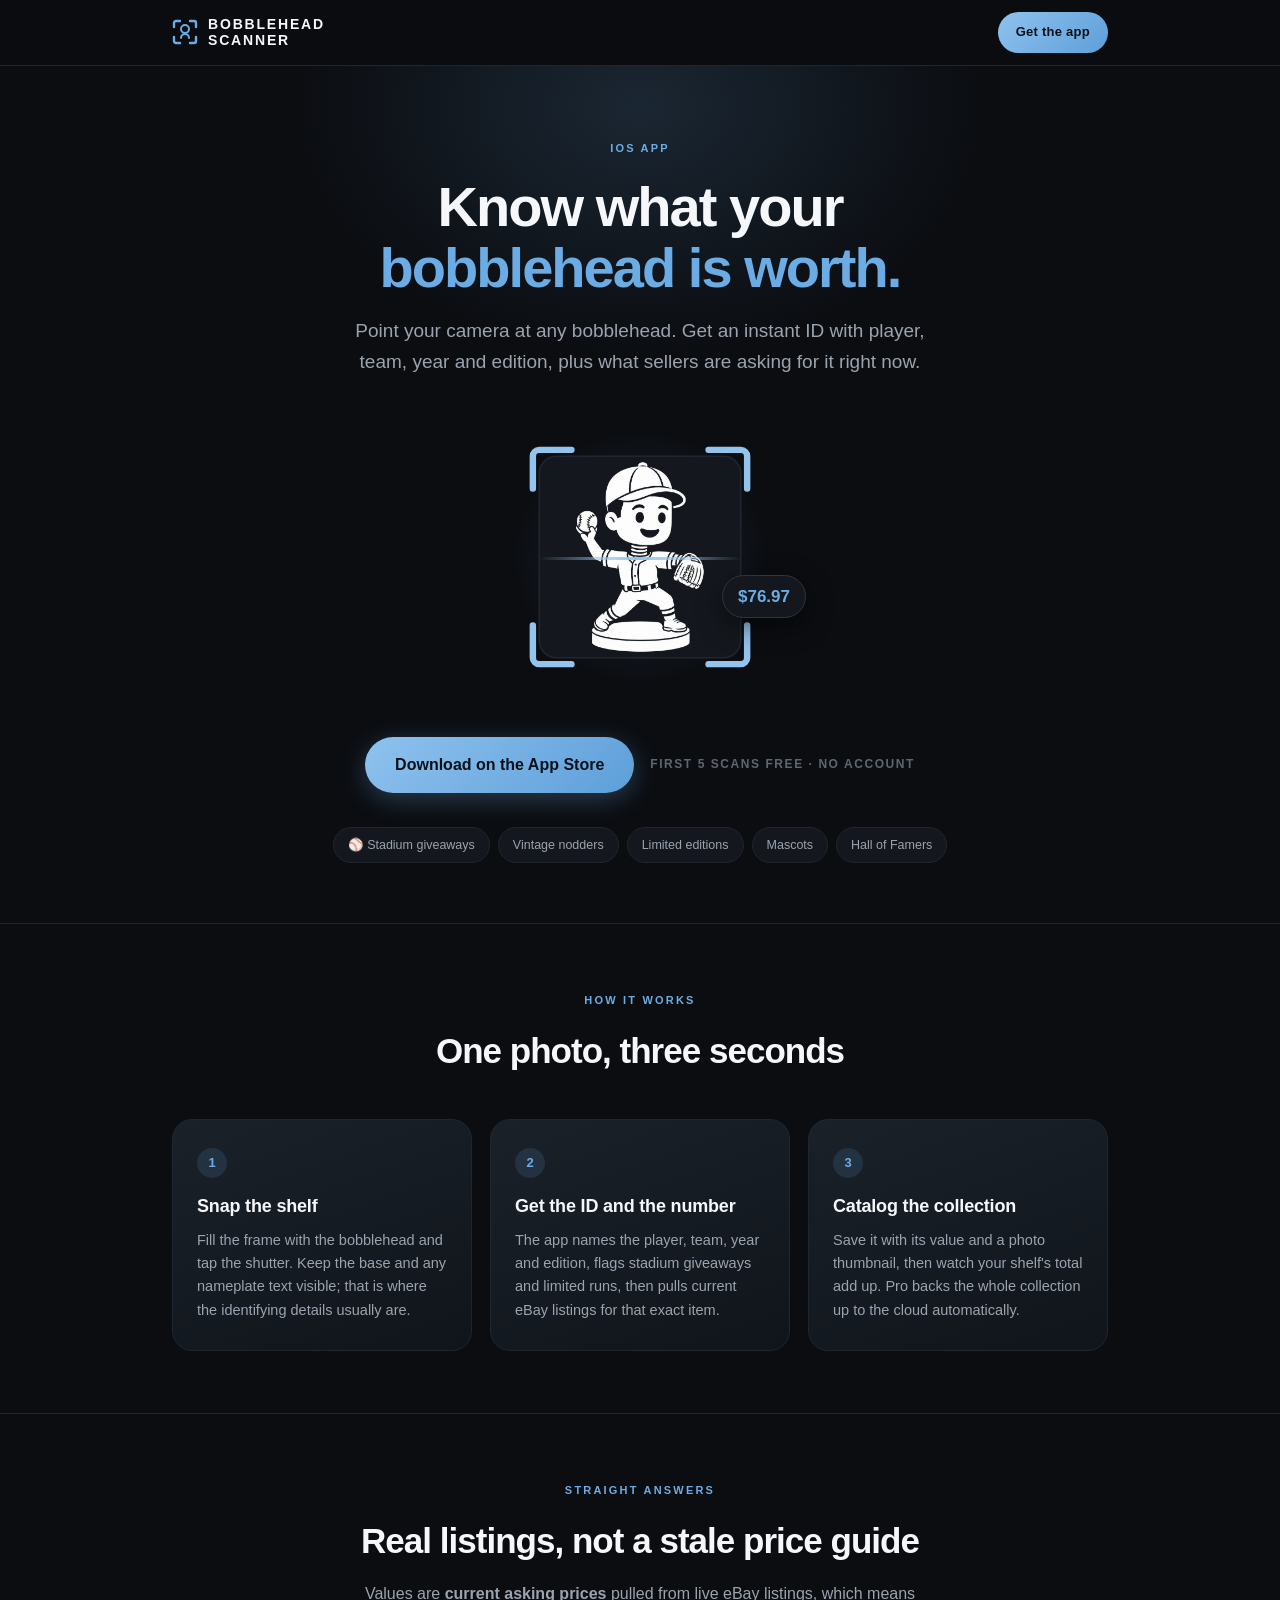
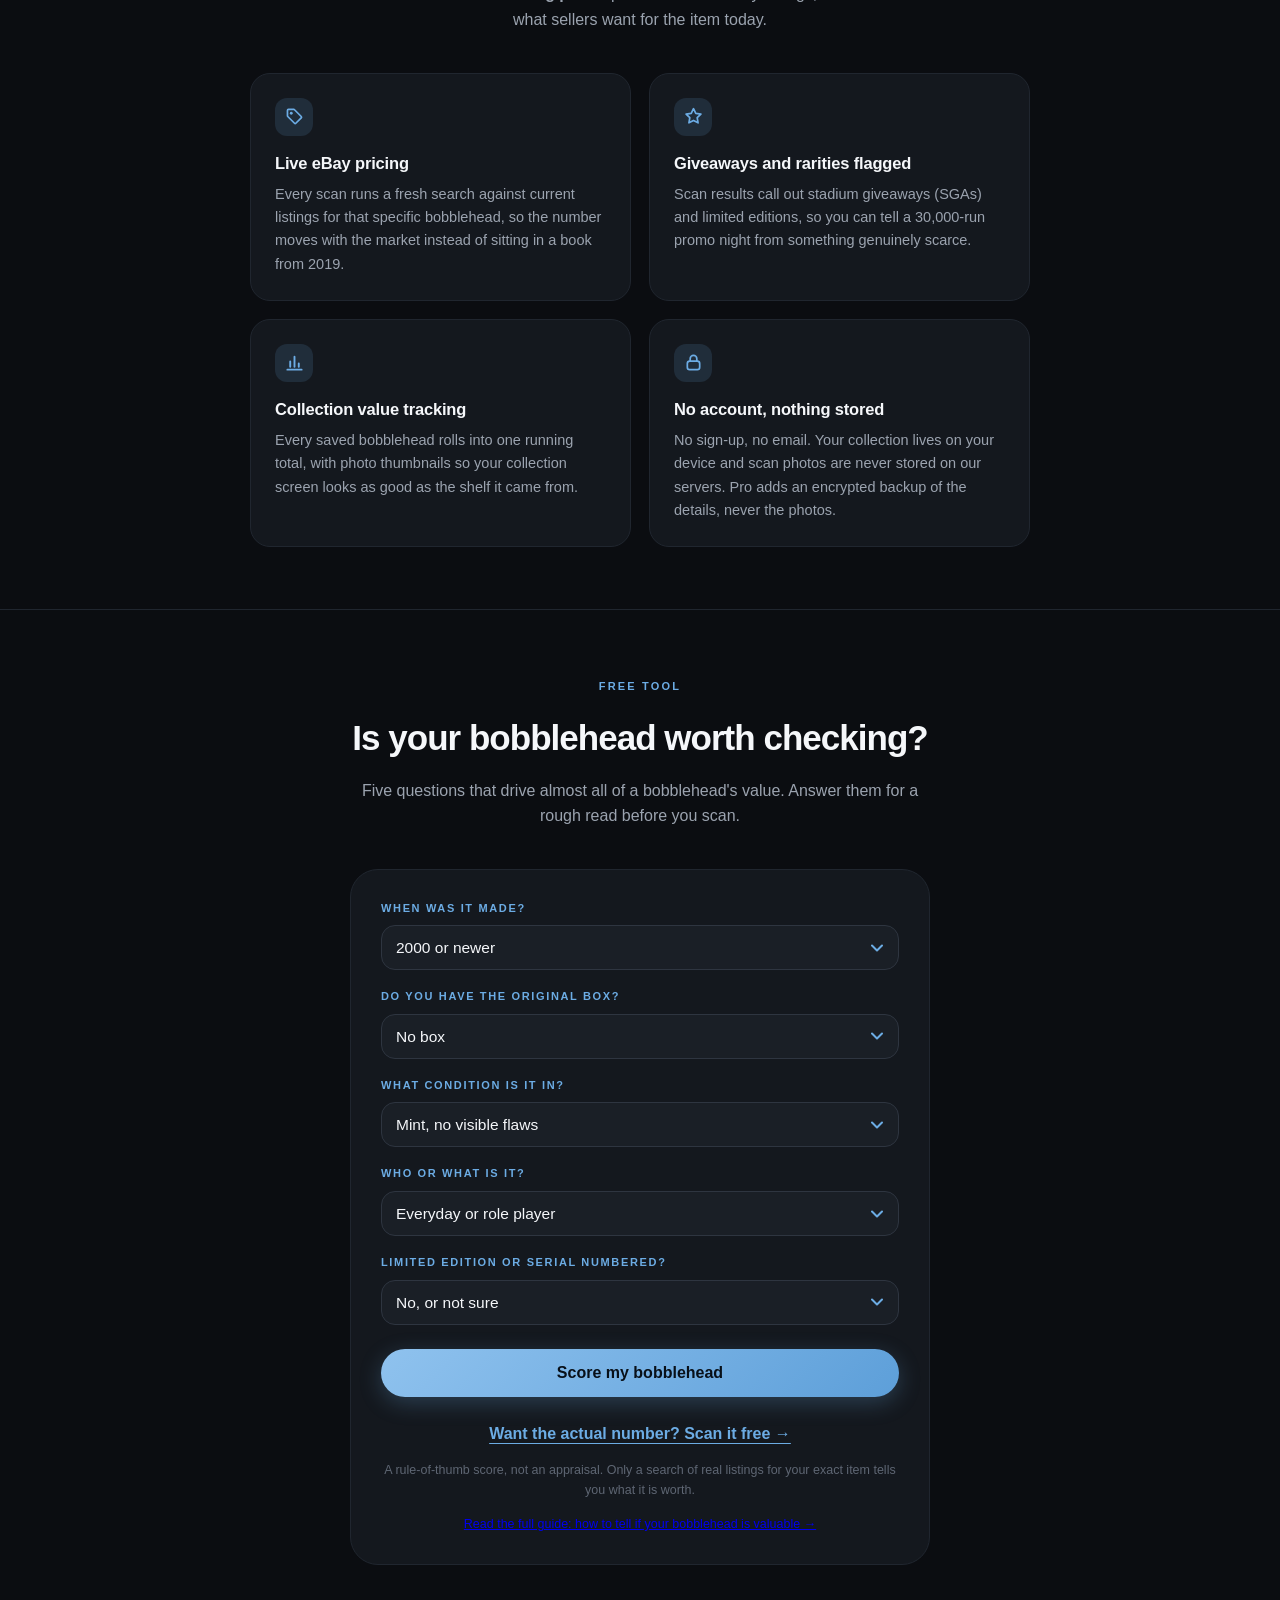
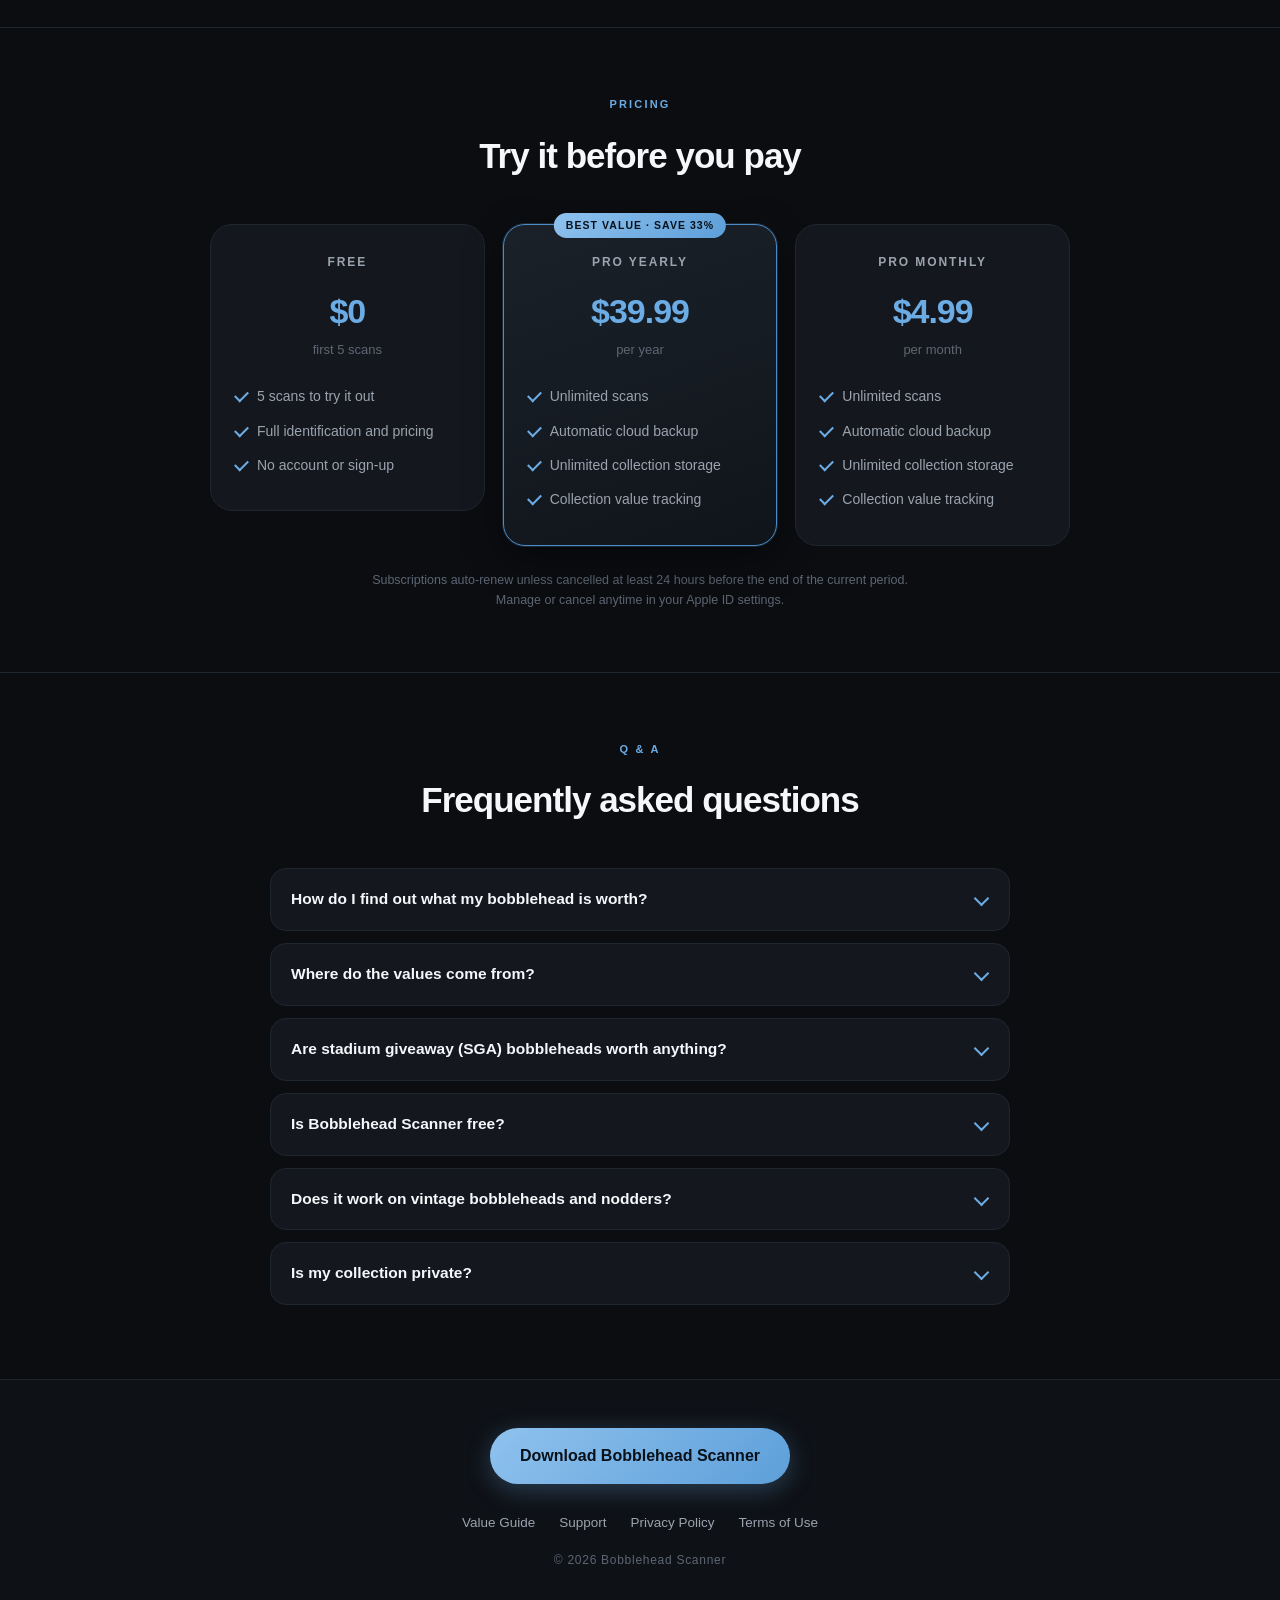
==== commit 1ea2d48c: "Add first guide page: how to tell if your bobblehead is valuable Pilot for the content-page approach" ====
--- a/index.html
+++ b/index.html
@@ -7,15 +7,26 @@
 <meta name="description" content="Bobblehead Scanner identifies any bobblehead from one photo and shows what sellers are asking for it right now on eBay. Stadium giveaways, vintage nodders, limited editions. First 5 scans free on iOS.">
 <link rel="canonical" href="https://bchris97.github.io/bobblehead-scanner-site/">
 
+<link rel="icon" href="favicon.svg" type="image/svg+xml">
+<link rel="icon" href="favicon-32.png" sizes="32x32" type="image/png">
+<link rel="icon" href="favicon-16.png" sizes="16x16" type="image/png">
+<link rel="apple-touch-icon" href="apple-touch-icon.png">
+
 <meta property="og:type" content="website">
 <meta property="og:title" content="What's My Bobblehead Worth? Find out in one photo.">
 <meta property="og:description" content="Snap a photo. Identify the bobblehead. See current asking prices from live eBay listings, and track what your whole shelf is worth.">
 <meta property="og:url" content="https://bchris97.github.io/bobblehead-scanner-site/">
 <meta property="og:site_name" content="Bobblehead Scanner">
-<meta name="twitter:card" content="summary">
+<meta property="og:image" content="https://bchris97.github.io/bobblehead-scanner-site/assets/og-image.png">
+<meta property="og:image:width" content="1200">
+<meta property="og:image:height" content="630">
+<meta property="og:image:alt" content="Bobblehead Scanner: know what your bobblehead is worth. First 5 scans free.">
+<meta name="twitter:card" content="summary_large_image">
 <meta name="twitter:title" content="Bobblehead Scanner: Identify &amp; Value Bobbleheads on iOS">
 <meta name="twitter:description" content="Identify any bobblehead from a photo and see current eBay asking prices. First 5 scans free.">
 <meta name="twitter:url" content="https://bchris97.github.io/bobblehead-scanner-site/">
+<meta name="twitter:image" content="https://bchris97.github.io/bobblehead-scanner-site/assets/og-image.png">
+<meta name="twitter:image:alt" content="Bobblehead Scanner: know what your bobblehead is worth. First 5 scans free.">
 <meta name="theme-color" content="#0B0D11">
 
 <script type="application/ld+json">
@@ -51,6 +62,16 @@
       "description": "Unlimited scans, cloud backup, unlimited collection storage, collection value tracking"
     }
   ]
+}
+</script>
+<script type="application/ld+json">
+{
+  "@context": "https://schema.org",
+  "@type": "WebSite",
+  "name": "Bobblehead Scanner",
+  "url": "https://bchris97.github.io/bobblehead-scanner-site/",
+  "description": "Identify any bobblehead from one photo and see what sellers are asking for it right now.",
+  "inLanguage": "en-US"
 }
 </script>
 <script type="application/ld+json">
@@ -674,6 +695,7 @@
         <a href="https://apps.apple.com/app/apple-store/id6777501965?ct=web_tool&amp;mt=8">Want the actual number? Scan it free →</a>
       </div>
       <p class="tool-note">A rule-of-thumb score, not an appraisal. Only a search of real listings for your exact item tells you what it is worth.</p>
+      <p class="tool-note"><a href="guides/is-my-bobblehead-valuable/">Read the full guide: how to tell if your bobblehead is valuable &rarr;</a></p>
     </form>
   </div>
 </section>
@@ -764,6 +786,7 @@
       <a class="btn-primary" href="https://apps.apple.com/app/apple-store/id6777501965?ct=web_footer&amp;mt=8">Download Bobblehead Scanner</a>
     </div>
     <div class="foot-links">
+      <a href="guides/is-my-bobblehead-valuable/">Value Guide</a>
       <a href="support.html">Support</a>
       <a href="privacy.html">Privacy Policy</a>
       <a href="https://www.apple.com/legal/internet-services/itunes/dev/stdeula/">Terms of Use</a>
